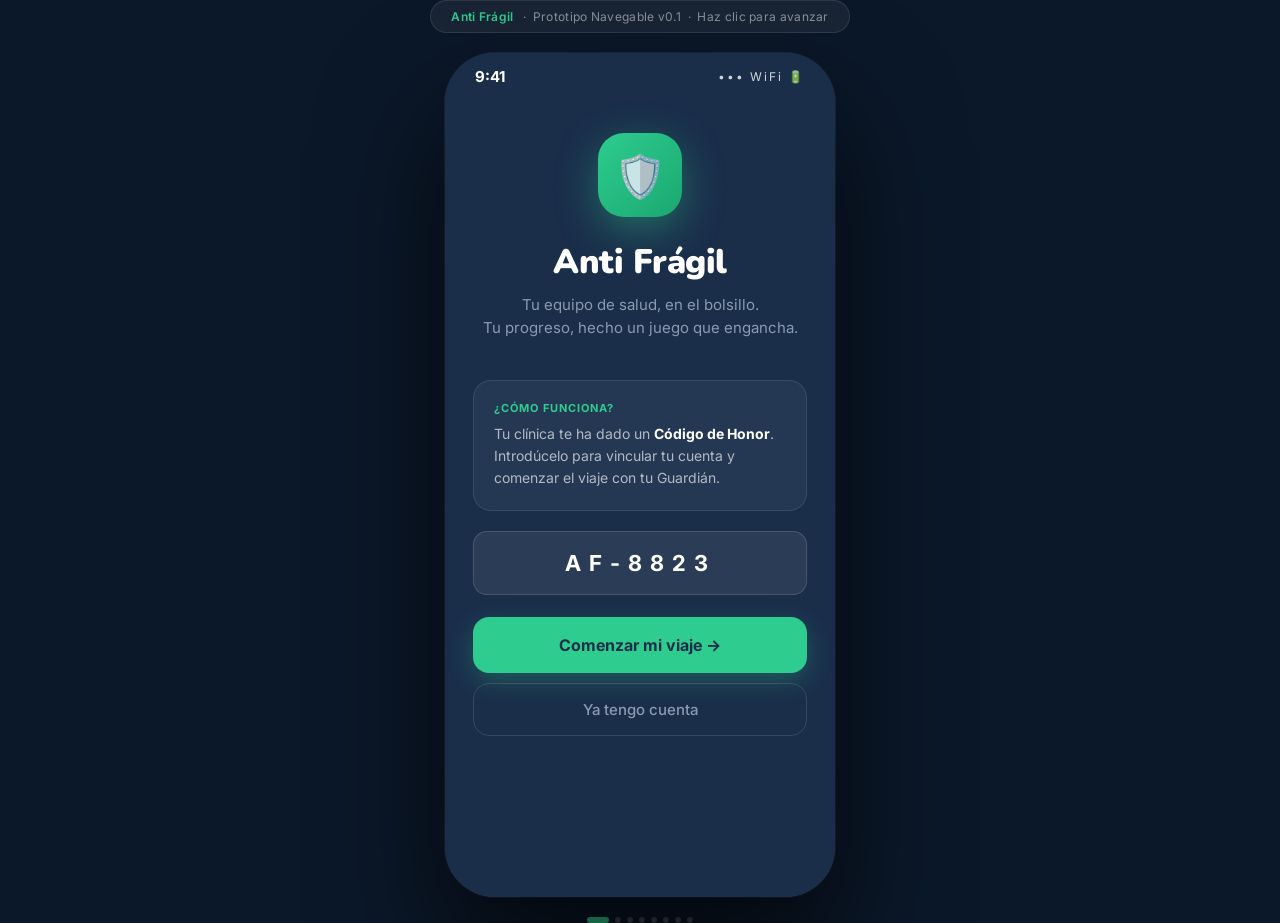
==== mockups/prototipo/index.html @ 2fde704d "feat: prototipo navegable MVP (8 pantallas, core loop completo, paleta identidad visual)" ====
<!DOCTYPE html>
<html lang="es">
<head>
  <meta charset="UTF-8">
  <meta name="viewport" content="width=device-width, initial-scale=1.0, maximum-scale=1.0">
  <title>Anti Frágil — Prototipo Navegable</title>
  <link href="https://fonts.googleapis.com/css2?family=Nunito:wght@700;800;900&family=Inter:wght@400;500;600;700&display=swap" rel="stylesheet">
  <style>
    :root {
      --verde:       #2ECC8F;
      --verde-dark:  #1aa870;
      --azul:        #1A2E4A;
      --calido:      #F5F3EE;
      --gris:        #8A9BB0;
      --rojo:        #E53935;
      --ambar:       #FFA726;
      --indigo:      #5C6BC0;
      --dorado:      #F4C430;
      --agua-l:      #80DEEA;
    }
    *, *::before, *::after { box-sizing: border-box; margin: 0; padding: 0; }

    body {
      background: #0B1829;
      min-height: 100vh;
      display: flex;
      flex-direction: column;
      align-items: center;
      justify-content: center;
      font-family: 'Inter', sans-serif;
      gap: 20px;
    }

    /* ── proto label ── */
    .proto-bar {
      display: flex;
      gap: 6px;
      align-items: center;
      background: rgba(255,255,255,0.06);
      border: 1px solid rgba(255,255,255,0.1);
      border-radius: 20px;
      padding: 8px 20px;
      font-size: 12px;
      color: rgba(255,255,255,0.5);
      letter-spacing: 0.3px;
    }
    .proto-bar strong { color: var(--verde); font-weight: 600; }

    /* ── phone frame ── */
    .phone {
      width: 390px;
      height: 844px;
      background: var(--azul);
      border-radius: 50px;
      overflow: hidden;
      position: relative;
      box-shadow:
        0 60px 120px rgba(0,0,0,0.7),
        0 0 0 1px rgba(255,255,255,0.07),
        inset 0 0 0 1px rgba(255,255,255,0.04);
    }

    /* ── status bar ── */
    .sbar {
      position: absolute;
      top: 0; left: 0; right: 0;
      height: 46px;
      z-index: 200;
      display: flex;
      align-items: center;
      justify-content: space-between;
      padding: 0 30px;
      pointer-events: none;
    }
    .sbar-time { font-weight: 700; font-size: 15px; color: white; }
    .sbar-icons { font-size: 12px; color: rgba(255,255,255,0.8); letter-spacing: 2px; }

    /* ── screens ── */
    .screens { position: absolute; inset: 0; }
    .screen {
      position: absolute; inset: 0;
      opacity: 0;
      transform: translateX(32px);
      transition: opacity .32s ease, transform .32s ease;
      pointer-events: none;
      overflow-y: auto;
      overflow-x: hidden;
      -webkit-overflow-scrolling: touch;
      scrollbar-width: none;
    }
    .screen::-webkit-scrollbar { display: none; }
    .screen.active {
      opacity: 1; transform: none; pointer-events: all;
    }
    .screen.exit {
      opacity: 0; transform: translateX(-32px);
    }

    /* ════════════════════════════════
       SHARED COMPONENTS
    ════════════════════════════════ */
    .back-btn {
      width: 36px; height: 36px;
      border-radius: 12px;
      border: none;
      background: rgba(0,0,0,0.07);
      cursor: pointer;
      font-size: 18px;
      display: flex; align-items: center; justify-content: center;
      margin-bottom: 18px;
      transition: background .15s;
      color: inherit;
    }
    .back-btn:active { background: rgba(0,0,0,0.15); }
    .back-btn.light { background: rgba(255,255,255,0.08); color: white; }

    .screen-title {
      font-family: 'Nunito', sans-serif;
      font-weight: 800;
      font-size: 24px;
      line-height: 1.2;
      margin-bottom: 6px;
    }
    .screen-sub {
      font-size: 14px;
      line-height: 1.55;
      color: var(--gris);
      margin-bottom: 20px;
    }

    .btn-primary {
      width: 100%;
      background: var(--verde);
      color: var(--azul);
      border: none;
      border-radius: 16px;
      padding: 18px;
      font-family: 'Inter', sans-serif;
      font-size: 16px;
      font-weight: 700;
      cursor: pointer;
      box-shadow: 0 8px 24px rgba(46,204,143,0.28);
      transition: transform .15s, box-shadow .15s;
    }
    .btn-primary:active { transform: scale(0.97); box-shadow: none; }

    .btn-ghost {
      width: 100%;
      background: transparent;
      border: 1.5px solid rgba(255,255,255,0.12);
      color: var(--gris);
      border-radius: 16px;
      padding: 16px;
      font-family: 'Inter', sans-serif;
      font-size: 15px;
      font-weight: 500;
      cursor: pointer;
      margin-top: 10px;
      transition: border-color .2s;
    }
    .btn-ghost:active { border-color: rgba(255,255,255,0.25); }

    /* sliders */
    input[type=range] {
      -webkit-appearance: none;
      width: 100%; height: 6px;
      border-radius: 3px;
      background: rgba(0,0,0,0.08);
      outline: none; cursor: pointer;
    }
    input[type=range].light { background: rgba(255,255,255,0.1); }
    input[type=range]::-webkit-slider-thumb {
      -webkit-appearance: none;
      width: 24px; height: 24px; border-radius: 50%;
      background: var(--verde);
      box-shadow: 0 2px 10px rgba(46,204,143,0.45);
      cursor: pointer;
    }

    /* ════════════════════════════════
       SCREEN 1 · ONBOARDING
    ════════════════════════════════ */
    #s1 {
      background: var(--azul);
      display: flex;
      flex-direction: column;
      align-items: center;
      padding: 80px 28px 44px;
    }
    .logo {
      width: 84px; height: 84px;
      background: linear-gradient(135deg, var(--verde), var(--verde-dark));
      border-radius: 26px;
      display: flex; align-items: center; justify-content: center;
      font-size: 42px;
      box-shadow: 0 12px 40px rgba(46,204,143,0.4);
      margin-bottom: 22px;
    }
    #s1 h1 {
      font-family: 'Nunito', sans-serif;
      font-weight: 900;
      font-size: 34px;
      color: white;
      letter-spacing: -0.5px;
      margin-bottom: 8px;
    }
    #s1 .tagline {
      font-size: 15px;
      color: var(--gris);
      text-align: center;
      line-height: 1.55;
      margin-bottom: 40px;
    }
    .info-card {
      width: 100%;
      background: rgba(255,255,255,0.05);
      border: 1px solid rgba(255,255,255,0.09);
      border-radius: 18px;
      padding: 20px;
      margin-bottom: 20px;
    }
    .info-card .chip {
      font-size: 11px;
      font-weight: 700;
      color: var(--verde);
      text-transform: uppercase;
      letter-spacing: 1px;
      margin-bottom: 8px;
    }
    .info-card p {
      font-size: 14px;
      color: rgba(255,255,255,0.65);
      line-height: 1.6;
    }
    .code-input {
      width: 100%;
      background: rgba(255,255,255,0.07);
      border: 1.5px solid rgba(255,255,255,0.14);
      border-radius: 14px;
      padding: 18px;
      color: white;
      font-size: 22px;
      font-weight: 700;
      letter-spacing: 8px;
      text-align: center;
      font-family: 'Inter', sans-serif;
      outline: none;
      margin-bottom: 22px;
      transition: border-color .2s;
    }
    .code-input:focus { border-color: var(--verde); }
    .code-input::placeholder { color: rgba(255,255,255,0.2); letter-spacing: 3px; font-size: 16px; }

    /* ════════════════════════════════
       SCREEN 2 · AUDITORÍA
    ════════════════════════════════ */
    #s2 {
      background: var(--calido);
      display: flex; flex-direction: column;
      padding-top: 54px;
    }
    #s2 .hdr { padding: 22px 28px 0; }
    #s2 .screen-title { color: var(--azul); }
    #s2 .screen-sub { margin-bottom: 6px; }

    .score-pill {
      display: inline-flex;
      align-items: center;
      gap: 8px;
      background: var(--azul);
      color: white;
      padding: 7px 16px;
      border-radius: 20px;
      font-size: 13px;
      font-weight: 600;
      margin-bottom: 22px;
    }
    .score-pill .num {
      font-family: 'Nunito', sans-serif;
      font-size: 20px;
      font-weight: 800;
      color: var(--verde);
    }

    .audit-list { padding: 0 28px; display: flex; flex-direction: column; gap: 14px; }

    .audit-block {
      background: white;
      border-radius: 16px;
      padding: 18px 20px;
      box-shadow: 0 2px 10px rgba(0,0,0,0.06);
    }
    .ab-top {
      display: flex; justify-content: space-between; align-items: center;
      margin-bottom: 12px;
    }
    .ab-name { font-size: 14px; font-weight: 600; color: var(--azul); }
    .ab-weight { font-size: 12px; color: var(--gris); }
    .ab-score {
      font-family: 'Nunito', sans-serif;
      font-weight: 800; font-size: 22px; color: var(--verde);
    }

    #s2 .footer { padding: 20px 28px 44px; }

    /* ════════════════════════════════
       SCREEN 3 · SOMBRERO SELECCIONADOR
    ════════════════════════════════ */
    #s3 {
      background: var(--azul);
      display: flex; flex-direction: column;
      padding-top: 54px;
    }
    #s3 .hdr { padding: 22px 28px 0; }
    #s3 .screen-title { color: white; }

    .assign-chip {
      display: inline-flex;
      align-items: center;
      gap: 6px;
      background: rgba(46,204,143,0.12);
      border: 1px solid rgba(46,204,143,0.28);
      color: var(--verde);
      font-size: 13px; font-weight: 600;
      padding: 7px 14px; border-radius: 20px;
      margin-bottom: 22px;
    }

    .guardian-list { padding: 0 22px; display: flex; flex-direction: column; gap: 12px; }

    .gc {
      border-radius: 20px;
      padding: 18px;
      cursor: pointer;
      border: 2px solid transparent;
      transition: transform .18s, border-color .18s;
    }
    .gc:active { transform: scale(0.97); }
    .gc.agua { background: linear-gradient(140deg,#0A2A3D,#0D4A6B); border-color: rgba(128,222,234,0.25); }

    .gc-inner { display: flex; align-items: center; gap: 14px; }
    .gc-icon {
      width: 68px; height: 68px; border-radius: 18px;
      background: rgba(255,255,255,0.08);
      display: flex; align-items: center; justify-content: center;
      font-size: 34px; flex-shrink: 0;
    }
    .gc-info { flex: 1; }
    .gc-name {
      font-family: 'Nunito', sans-serif;
      font-weight: 800; font-size: 18px; color: white; margin-bottom: 4px;
    }
    .gc-desc { font-size: 13px; color: rgba(255,255,255,0.55); line-height: 1.4; }
    .gc-tag {
      display: inline-block;
      margin-top: 8px;
      font-size: 11px; font-weight: 700;
      background: rgba(128,222,234,0.15); color: var(--agua-l);
      padding: 3px 10px; border-radius: 8px;
    }
    .gc-arrow { font-size: 22px; color: rgba(255,255,255,0.25); }

    .choose-note {
      text-align: center;
      font-size: 13px; color: var(--gris);
      padding: 16px 28px 36px;
      line-height: 1.5;
    }

    /* ════════════════════════════════
       SCREEN 4 · DASHBOARD
    ════════════════════════════════ */
    #s4 {
      background: var(--azul);
      display: flex; flex-direction: column;
      padding-top: 46px;
    }

    .dash-topbar {
      display: flex;
      align-items: center; justify-content: space-between;
      padding: 14px 28px;
    }
    .greeting { font-size: 14px; color: var(--gris); margin-bottom: 2px; }
    .dash-name {
      font-family: 'Nunito', sans-serif;
      font-weight: 800; font-size: 22px; color: white;
    }
    .streak-pill {
      display: flex; align-items: center; gap: 8px;
      background: rgba(244,196,48,0.12);
      border: 1px solid rgba(244,196,48,0.28);
      padding: 8px 14px; border-radius: 20px;
    }
    .streak-num {
      font-family: 'Nunito', sans-serif;
      font-weight: 800; font-size: 20px; color: var(--dorado);
    }
    .streak-lbl { font-size: 11px; color: rgba(244,196,48,0.65); }

    .avatar-stage {
      display: flex; flex-direction: column; align-items: center;
      padding: 16px 28px 0;
    }

    .avatar-glow {
      position: relative;
      margin-bottom: 28px;
    }
    .avatar-glow::before {
      content: '';
      position: absolute; inset: -28px;
      border-radius: 50%;
      background: radial-gradient(circle, rgba(46,204,143,0.18) 0%, transparent 68%);
      pointer-events: none;
    }
    .avatar-box {
      width: 144px; height: 144px;
      border-radius: 36px;
      background: linear-gradient(140deg, #0A2A3D, #0D4A6B);
      border: 2px solid rgba(128,222,234,0.28);
      display: flex; align-items: center; justify-content: center;
      font-size: 74px;
      box-shadow: 0 0 48px rgba(46,204,143,0.18);
      position: relative;
    }
    .phase-badge {
      position: absolute;
      bottom: -13px; left: 50%; transform: translateX(-50%);
      background: var(--azul);
      border: 1.5px solid rgba(128,222,234,0.4);
      color: var(--agua-l);
      font-size: 11px; font-weight: 600;
      padding: 4px 12px; border-radius: 10px;
      white-space: nowrap;
    }

    .avatar-meta {
      text-align: center;
      margin-bottom: 18px;
    }
    .avatar-arch { font-size: 13px; font-weight: 600; color: var(--agua-l); margin-bottom: 4px; }
    .avatar-phase {
      font-family: 'Nunito', sans-serif;
      font-weight: 800; font-size: 22px; color: white;
      margin-bottom: 16px;
    }

    .xp-wrap { width: 100%; }
    .xp-top { display: flex; justify-content: space-between; margin-bottom: 8px; }
    .xp-lbl { font-size: 12px; font-weight: 600; color: var(--gris); text-transform: uppercase; letter-spacing: .5px; }
    .xp-val { font-size: 13px; font-weight: 700; color: var(--verde); }
    .xp-bar { height: 8px; background: rgba(255,255,255,0.07); border-radius: 4px; overflow: hidden; }
    .xp-fill {
      height: 100%; width: 35%;
      background: linear-gradient(90deg, var(--verde), var(--verde-dark));
      border-radius: 4px;
    }
    .xp-next { font-size: 12px; color: var(--gris); margin-top: 6px; text-align: right; }

    .dash-actions { padding: 16px 28px 44px; display: flex; flex-direction: column; gap: 11px; }

    .action-btn {
      border-radius: 20px; padding: 18px 20px;
      display: flex; align-items: center; gap: 14px;
      cursor: pointer; border: none; text-align: left;
      transition: transform .15s;
      width: 100%;
    }
    .action-btn:active { transform: scale(0.97); }
    .action-btn.main { background: var(--verde); }
    .action-btn.sec {
      background: rgba(255,255,255,0.05);
      border: 1px solid rgba(255,255,255,0.09);
    }
    .action-icon {
      width: 48px; height: 48px; border-radius: 14px;
      display: flex; align-items: center; justify-content: center;
      font-size: 24px; flex-shrink: 0;
    }
    .action-btn.main .action-icon { background: rgba(0,0,0,0.12); }
    .action-btn.sec  .action-icon { background: rgba(255,255,255,0.08); }
    .action-text { flex: 1; }
    .action-title { font-size: 16px; font-weight: 700; margin-bottom: 2px; }
    .action-btn.main .action-title { color: var(--azul); }
    .action-btn.sec  .action-title { color: white; }
    .action-desc { font-size: 13px; }
    .action-btn.main .action-desc { color: rgba(26,46,74,.65); }
    .action-btn.sec  .action-desc { color: var(--gris); }
    .action-chev { font-size: 20px; opacity: .35; color: white; }
    .action-btn.main .action-chev { color: var(--azul); }

    /* ════════════════════════════════
       SCREEN 5 · TRIAJE
    ════════════════════════════════ */
    #s5 {
      background: var(--calido);
      display: flex; flex-direction: column;
      padding-top: 54px;
    }
    #s5 .hdr { padding: 22px 28px 0; }
    #s5 .screen-title { color: var(--azul); }

    .triaje-body { padding: 0 28px; display: flex; flex-direction: column; gap: 18px; flex: 1; }

    .t-card {
      background: white;
      border-radius: 20px; padding: 22px;
      box-shadow: 0 2px 10px rgba(0,0,0,0.06);
    }
    .t-top { display: flex; justify-content: space-between; align-items: flex-start; margin-bottom: 16px; }
    .t-name { font-size: 15px; font-weight: 600; color: var(--azul); margin-bottom: 3px; }
    .t-desc { font-size: 13px; color: var(--gris); }
    .t-big {
      font-family: 'Nunito', sans-serif;
      font-weight: 800; font-size: 44px; line-height: 1;
    }
    .t-big.pain { color: var(--ambar); }
    .t-big.energy { color: var(--verde); }
    .scale-row { display: flex; justify-content: space-between; margin-top: 8px; }
    .scale-end { font-size: 11px; color: var(--gris); }

    .empathy-card {
      background: rgba(46,204,143,0.07);
      border: 1px solid rgba(46,204,143,0.2);
      border-radius: 14px; padding: 14px 16px;
      display: flex; gap: 10px; align-items: flex-start;
    }
    .empathy-card span { font-size: 18px; }
    .empathy-card p { font-size: 13px; color: #1E6B4B; line-height: 1.55; }

    #s5 .footer { padding: 20px 28px 44px; }

    /* ════════════════════════════════
       SCREEN 6 · RUTINA
    ════════════════════════════════ */
    #s6 {
      background: var(--calido);
      display: flex; flex-direction: column;
      padding-top: 54px;
    }
    #s6 .hdr { padding: 22px 28px 0; }
    #s6 .screen-title { color: var(--azul); }

    .pack-card {
      background: var(--azul);
      margin: 0 28px 20px;
      border-radius: 18px; padding: 18px;
      display: flex; gap: 14px; align-items: center;
    }
    .pack-icon-box {
      width: 52px; height: 52px;
      background: rgba(255,255,255,0.1);
      border-radius: 14px;
      display: flex; align-items: center; justify-content: center;
      font-size: 26px; flex-shrink: 0;
    }
    .pack-name { font-family: 'Nunito', sans-serif; font-weight: 800; font-size: 15px; color: white; margin-bottom: 3px; }
    .pack-meta { font-size: 12px; color: var(--gris); }

    .ex-list { padding: 0 28px; display: flex; flex-direction: column; gap: 10px; flex: 1; }
    .ex-item {
      background: white;
      border-radius: 16px; padding: 14px 18px;
      display: flex; align-items: center; gap: 14px;
      box-shadow: 0 2px 6px rgba(0,0,0,0.05);
      cursor: pointer;
      transition: opacity .2s;
    }
    .ex-item:active { opacity: .8; }

    .ex-check {
      width: 28px; height: 28px; border-radius: 8px;
      border: 2px solid #DDD9D1;
      display: flex; align-items: center; justify-content: center;
      font-size: 14px; flex-shrink: 0;
      transition: all .2s;
    }
    .ex-item.done .ex-check {
      background: var(--verde); border-color: var(--verde); color: white;
    }
    .ex-item.done { opacity: .55; }

    .ex-thumb {
      width: 52px; height: 52px;
      background: linear-gradient(135deg,#EBE8E2,#D9D5CC);
      border-radius: 12px;
      display: flex; align-items: center; justify-content: center;
      font-size: 26px; flex-shrink: 0;
    }
    .ex-name { font-size: 15px; font-weight: 600; color: var(--azul); margin-bottom: 2px; }
    .ex-detail { font-size: 13px; color: var(--gris); }

    .ex-progress { text-align: center; font-size: 13px; color: var(--gris); padding: 8px; }
    #s6 .footer { padding: 12px 28px 44px; }

    /* ════════════════════════════════
       SCREEN 7 · FEEDBACK RPE
    ════════════════════════════════ */
    #s7 {
      background: var(--calido);
      display: flex; flex-direction: column;
      padding-top: 54px;
    }
    #s7 .hdr { padding: 22px 28px 0; }
    #s7 .screen-title { color: var(--azul); }

    .rpe-body { padding: 0 28px; display: flex; flex-direction: column; gap: 16px; flex: 1; }

    .rpe-card {
      background: white;
      border-radius: 20px; padding: 22px;
      box-shadow: 0 2px 10px rgba(0,0,0,0.06);
    }
    .rpe-card .t-name { margin-bottom: 4px; }

    .rpe-grid {
      display: grid; grid-template-columns: repeat(5,1fr);
      gap: 8px; margin-top: 14px;
    }
    .rpe-btn {
      aspect-ratio: 1;
      border-radius: 10px;
      border: 2px solid #E2DED7;
      background: white;
      font-size: 14px; font-weight: 700; color: var(--gris);
      cursor: pointer;
      transition: all .15s;
    }
    .rpe-btn:active, .rpe-btn.sel {
      background: var(--verde); border-color: var(--verde); color: white;
    }

    .toggle-row {
      display: flex; align-items: center; justify-content: space-between; gap: 14px;
    }
    .tgl-text { flex: 1; }
    .tgl-lbl { font-size: 15px; font-weight: 600; color: var(--azul); margin-bottom: 3px; }
    .tgl-sub { font-size: 13px; color: var(--gris); }

    .toggle {
      width: 52px; height: 30px;
      border-radius: 15px; background: #DDD9D1;
      position: relative; cursor: pointer; flex-shrink: 0;
      transition: background .2s;
    }
    .toggle.on { background: var(--rojo); }
    .knob {
      width: 24px; height: 24px; border-radius: 50%;
      background: white;
      position: absolute; top: 3px; left: 3px;
      box-shadow: 0 2px 5px rgba(0,0,0,0.2);
      transition: transform .2s;
    }
    .toggle.on .knob { transform: translateX(22px); }

    .alert-card {
      background: rgba(229,57,53,0.07);
      border: 1px solid rgba(229,57,53,0.22);
      border-radius: 14px; padding: 14px 16px;
      display: flex; gap: 10px; align-items: flex-start;
      display: none;
    }
    .alert-card.show { display: flex; }
    .alert-card p { font-size: 13px; color: #9B1C1C; line-height: 1.55; }

    #s7 .footer { padding: 12px 28px 44px; }

    /* ════════════════════════════════
       SCREEN 8 · RECOMPENSA
    ════════════════════════════════ */
    #s8 {
      background: var(--azul);
      display: flex; flex-direction: column; align-items: center;
      padding: 80px 28px 44px;
      text-align: center;
    }

    .cel-ring {
      width: 168px; height: 168px; border-radius: 50%;
      background: radial-gradient(circle, rgba(46,204,143,0.2) 0%, transparent 70%);
      display: flex; align-items: center; justify-content: center;
      position: relative; margin-bottom: 28px;
    }
    .cel-ring::before {
      content: '';
      position: absolute; inset: 10px; border-radius: 50%;
      border: 2px solid rgba(46,204,143,0.25);
      animation: pring 2s ease-in-out infinite;
    }
    @keyframes pring {
      0%, 100% { transform: scale(1); opacity: .8; }
      50%       { transform: scale(1.07); opacity: .3; }
    }
    .cel-ava { font-size: 76px; }

    .rew-title {
      font-family: 'Nunito', sans-serif;
      font-weight: 800; font-size: 28px; color: white;
      margin-bottom: 10px;
    }
    .rew-sub {
      font-size: 15px; color: var(--gris);
      line-height: 1.6; margin-bottom: 28px;
    }

    .xp-chips { display: flex; gap: 8px; justify-content: center; flex-wrap: wrap; margin-bottom: 24px; }
    .xp-chip {
      background: rgba(255,255,255,0.07);
      border: 1px solid rgba(255,255,255,0.1);
      border-radius: 20px; padding: 10px 16px;
      display: flex; align-items: center; gap: 6px;
    }
    .xp-chip-v {
      font-family: 'Nunito', sans-serif;
      font-weight: 800; font-size: 16px; color: var(--verde);
    }
    .xp-chip-t { font-size: 13px; color: rgba(255,255,255,0.7); }

    .streak-cel {
      width: 100%;
      background: rgba(244,196,48,0.1);
      border: 1px solid rgba(244,196,48,0.28);
      border-radius: 16px; padding: 16px 22px;
      display: flex; gap: 12px; align-items: center;
      margin-bottom: 28px; text-align: left;
    }
    .streak-cel-icon { font-size: 30px; }
    .streak-cel-num {
      font-family: 'Nunito', sans-serif;
      font-weight: 800; font-size: 22px; color: var(--dorado);
    }
    .streak-cel-lbl { font-size: 13px; color: rgba(244,196,48,0.65); }

    /* ── nav dots ── */
    .nav-dots {
      display: flex; gap: 6px; align-items: center;
    }
    .nd {
      width: 6px; height: 6px; border-radius: 3px;
      background: rgba(255,255,255,0.2);
      cursor: pointer; transition: all .3s;
    }
    .nd.on { width: 22px; background: var(--verde); }
  </style>
</head>
<body>

<div class="proto-bar">
  <strong>Anti Frágil</strong> &nbsp;·&nbsp; Prototipo Navegable v0.1 &nbsp;·&nbsp; Haz clic para avanzar
</div>

<div class="phone">

  <!-- Status bar -->
  <div class="sbar">
    <span class="sbar-time">9:41</span>
    <span class="sbar-icons">••• WiFi 🔋</span>
  </div>

  <div class="screens">

    <!-- ══════════════════════════════════════════
         S1 · ONBOARDING — Código de Honor
    ══════════════════════════════════════════ -->
    <div class="screen active" id="s1">

      <div class="logo">🛡️</div>
      <h1>Anti Frágil</h1>
      <p class="tagline">Tu equipo de salud, en el bolsillo.<br>Tu progreso, hecho un juego que engancha.</p>

      <div class="info-card">
        <div class="chip">¿Cómo funciona?</div>
        <p>Tu clínica te ha dado un <strong style="color:white">Código de Honor</strong>.
           Introdúcelo para vincular tu cuenta y comenzar el viaje con tu Guardián.</p>
      </div>

      <input class="code-input" type="text" placeholder="AF-XXXX" value="AF-8823" maxlength="7">

      <button class="btn-primary" onclick="go(2)">Comenzar mi viaje →</button>
      <button class="btn-ghost" onclick="go(2)">Ya tengo cuenta</button>

    </div>

    <!-- ══════════════════════════════════════════
         S2 · AUDITORÍA DE VITALIDAD
    ══════════════════════════════════════════ -->
    <div class="screen" id="s2">

      <div class="hdr">
        <button class="back-btn" onclick="go(1)">←</button>
        <h2 class="screen-title">Auditoría de Vitalidad</h2>
        <p class="screen-sub">Tu fisio ya registró tu punto de partida. Revísalo y confirma.</p>
        <div class="score-pill">
          Puntuación inicial &nbsp;<span class="num" id="audit-total">62</span>&nbsp;/ 100
        </div>
      </div>

      <div class="audit-list">

        <div class="audit-block">
          <div class="ab-top">
            <div>
              <div class="ab-name">💪 Fuerza Base</div>
              <div class="ab-weight">30 pts máx.</div>
            </div>
            <div class="ab-score" id="av1">18</div>
          </div>
          <input type="range" min="0" max="30" value="18" oninput="auditChange(this,'av1',0)">
        </div>

        <div class="audit-block">
          <div class="ab-top">
            <div>
              <div class="ab-name">🏃 Capacidad Aeróbica</div>
              <div class="ab-weight">30 pts máx.</div>
            </div>
            <div class="ab-score" id="av2">16</div>
          </div>
          <input type="range" min="0" max="30" value="16" oninput="auditChange(this,'av2',1)">
        </div>

        <div class="audit-block">
          <div class="ab-top">
            <div>
              <div class="ab-name">🧘 Movilidad / Dolor</div>
              <div class="ab-weight">20 pts máx.</div>
            </div>
            <div class="ab-score" id="av3">14</div>
          </div>
          <input type="range" min="0" max="20" value="14" oninput="auditChange(this,'av3',2)">
        </div>

        <div class="audit-block">
          <div class="ab-top">
            <div>
              <div class="ab-name">📅 Constancia / Hábitos</div>
              <div class="ab-weight">20 pts máx.</div>
            </div>
            <div class="ab-score" id="av4">14</div>
          </div>
          <input type="range" min="0" max="20" value="14" oninput="auditChange(this,'av4',3)">
        </div>

      </div>

      <div class="footer">
        <button class="btn-primary" onclick="go(3)">Ver mi Guardián →</button>
      </div>

    </div>

    <!-- ══════════════════════════════════════════
         S3 · SOMBRERO SELECCIONADOR
    ══════════════════════════════════════════ -->
    <div class="screen" id="s3">

      <div class="hdr">
        <button class="back-btn light" onclick="go(2)">←</button>
        <h2 class="screen-title">Tu Guardián te espera</h2>
        <p class="screen-sub" style="color:var(--gris)">
          Tu perfil apunta a un guerrero de&nbsp;
          <strong style="color:var(--agua-l)">tipo Agua</strong>.
          Elige uno de estos tres compañeros.
        </p>
        <div class="assign-chip">✨ Asignado por tu Auditoría de Vitalidad</div>
      </div>

      <div class="guardian-list">

        <div class="gc agua" onclick="go(4)">
          <div class="gc-inner">
            <div class="gc-icon">💧</div>
            <div class="gc-info">
              <div class="gc-name">Kael, el Fluido</div>
              <div class="gc-desc">Se adapta. Abraza el movimiento. Nunca se rompe.</div>
              <span class="gc-tag">Agua · Movilidad</span>
            </div>
            <span class="gc-arrow">›</span>
          </div>
        </div>

        <div class="gc agua" onclick="go(4)">
          <div class="gc-inner">
            <div class="gc-icon">🌊</div>
            <div class="gc-info">
              <div class="gc-name">Nara, la Corriente</div>
              <div class="gc-desc">Persiste donde otros ceden. La fuerza del agua es tiempo.</div>
              <span class="gc-tag">Agua · Constancia</span>
            </div>
            <span class="gc-arrow">›</span>
          </div>
        </div>

        <div class="gc agua" onclick="go(4)">
          <div class="gc-inner">
            <div class="gc-icon">🧊</div>
            <div class="gc-info">
              <div class="gc-name">Seryn, la Templada</div>
              <div class="gc-desc">Calma exterior, núcleo inquebrantable. La serenidad es su armadura.</div>
              <span class="gc-tag">Agua · Resiliencia</span>
            </div>
            <span class="gc-arrow">›</span>
          </div>
        </div>

      </div>

      <p class="choose-note">Toca el que sientas más tuyo.<br>Esta elección te acompañará en todo tu viaje.</p>

    </div>

    <!-- ══════════════════════════════════════════
         S4 · DASHBOARD
    ══════════════════════════════════════════ -->
    <div class="screen" id="s4">

      <div class="dash-topbar">
        <div>
          <div class="greeting">Hola de nuevo,</div>
          <div class="dash-name">Javi</div>
        </div>
        <div class="streak-pill">
          <span style="font-size:20px">🔥</span>
          <div>
            <div class="streak-num">7</div>
            <div class="streak-lbl">días</div>
          </div>
        </div>
      </div>

      <div class="avatar-stage">
        <div class="avatar-glow">
          <div class="avatar-box">
            🥚
            <div class="phase-badge">Fase 1 · Huevo Latente</div>
          </div>
        </div>

        <div style="height:30px"></div>

        <div class="avatar-meta">
          <div class="avatar-arch">💧 Kael, el Fluido · Agua</div>
          <div class="avatar-phase">La Semilla</div>
        </div>

        <div class="xp-wrap">
          <div class="xp-top">
            <span class="xp-lbl">Vitalidad</span>
            <span class="xp-val">350 XP</span>
          </div>
          <div class="xp-bar"><div class="xp-fill"></div></div>
          <div class="xp-next">Fase 2 en 50 XP más</div>
        </div>
      </div>

      <div class="dash-actions">

        <button class="action-btn main" onclick="go(5)">
          <div class="action-icon">⚡</div>
          <div class="action-text">
            <div class="action-title">Empezar el triaje de hoy</div>
            <div class="action-desc">¿Cómo está tu cuerpo?</div>
          </div>
          <span class="action-chev">›</span>
        </button>

        <button class="action-btn sec">
          <div class="action-icon">📊</div>
          <div class="action-text">
            <div class="action-title">Mi progreso</div>
            <div class="action-desc">Historial y evolución</div>
          </div>
          <span class="action-chev">›</span>
        </button>

        <button class="action-btn sec">
          <div class="action-icon">🎴</div>
          <div class="action-text">
            <div class="action-title">Tarjeta Épica</div>
            <div class="action-desc">Compartir en Instagram / TikTok</div>
          </div>
          <span class="action-chev">›</span>
        </button>

      </div>

    </div>

    <!-- ══════════════════════════════════════════
         S5 · TRIAJE DIARIO
    ══════════════════════════════════════════ -->
    <div class="screen" id="s5">

      <div class="hdr">
        <button class="back-btn" onclick="go(4)">←</button>
        <h2 class="screen-title">Triaje de hoy</h2>
        <p class="screen-sub">Antes de empezar, cuéntanos cómo está tu cuerpo. Sin juicios.</p>
      </div>

      <div class="triaje-body">

        <div class="t-card">
          <div class="t-top">
            <div>
              <div class="t-name">Nivel de dolor</div>
              <div class="t-desc">¿Cómo está tu zona de trabajo hoy?</div>
            </div>
            <div class="t-big pain" id="tv-dolor">3</div>
          </div>
          <input type="range" min="1" max="10" value="3" oninput="tSet(this,'tv-dolor')">
          <div class="scale-row">
            <span class="scale-end">Sin dolor</span>
            <span class="scale-end">Dolor intenso</span>
          </div>
        </div>

        <div class="t-card">
          <div class="t-top">
            <div>
              <div class="t-name">Nivel de energía</div>
              <div class="t-desc">¿Cómo te sientes hoy en general?</div>
            </div>
            <div class="t-big energy" id="tv-energia">7</div>
          </div>
          <input type="range" min="1" max="10" value="7" oninput="tSet(this,'tv-energia')">
          <div class="scale-row">
            <span class="scale-end">Agotado</span>
            <span class="scale-end">Con energía</span>
          </div>
        </div>

        <div class="empathy-card">
          <span>💚</span>
          <p>Con ese nivel de energía, hoy vas bien. He preparado tu rutina habitual.
             Si en algún momento necesitas parar, aquí estamos.</p>
        </div>

      </div>

      <div class="footer">
        <button class="btn-primary" style="background:var(--azul);box-shadow:0 8px 24px rgba(26,46,74,.3)" onclick="go(6)">Ir a mi rutina de hoy →</button>
      </div>

    </div>

    <!-- ══════════════════════════════════════════
         S6 · RUTINA (PACK DE EJERCICIOS)
    ══════════════════════════════════════════ -->
    <div class="screen" id="s6">

      <div class="hdr">
        <button class="back-btn" onclick="go(5)">←</button>
        <h2 class="screen-title">Tu rutina de hoy</h2>
        <p class="screen-sub">Prescrita por tu clínica · 3 ejercicios · ~18 min</p>
      </div>

      <div class="pack-card">
        <div class="pack-icon-box">🎯</div>
        <div>
          <div class="pack-name">Pack Espalda Lumbar — Semana 3</div>
          <div class="pack-meta">Fisio: Dr. Rodríguez · Clínica MovePlus</div>
        </div>
      </div>

      <div class="ex-list">

        <div class="ex-item" id="ex1" onclick="exDone('ex1')">
          <div class="ex-check" id="ex1c"></div>
          <div class="ex-thumb">🧘</div>
          <div>
            <div class="ex-name">Cat-Cow — Movilidad lumbar</div>
            <div class="ex-detail">3 × 10 rep · Ritmo lento</div>
          </div>
        </div>

        <div class="ex-item" id="ex2" onclick="exDone('ex2')">
          <div class="ex-check" id="ex2c"></div>
          <div class="ex-thumb">🦵</div>
          <div>
            <div class="ex-name">Dead Bug — Core estabilización</div>
            <div class="ex-detail">3 × 8 rep · Respiración controlada</div>
          </div>
        </div>

        <div class="ex-item" id="ex3" onclick="exDone('ex3')">
          <div class="ex-check" id="ex3c"></div>
          <div class="ex-thumb">🧍</div>
          <div>
            <div class="ex-name">Glute Bridge — Activación glúteo</div>
            <div class="ex-detail">3 × 12 rep · Sostén 2 seg arriba</div>
          </div>
        </div>

        <p class="ex-progress" id="ex-prog">Toca cada ejercicio para marcarlo</p>

      </div>

      <div class="footer">
        <button class="btn-primary" style="background:var(--azul);box-shadow:0 8px 24px rgba(26,46,74,.3)" onclick="go(7)">He terminado — dar feedback →</button>
      </div>

    </div>

    <!-- ══════════════════════════════════════════
         S7 · FEEDBACK RPE
    ══════════════════════════════════════════ -->
    <div class="screen" id="s7">

      <div class="hdr">
        <button class="back-btn" onclick="go(6)">←</button>
        <h2 class="screen-title">¿Cómo fue?</h2>
        <p class="screen-sub">Tu fisio verá esto. Un minuto, y cerramos el día.</p>
      </div>

      <div class="rpe-body">

        <div class="rpe-card">
          <div class="t-name">Esfuerzo percibido (RPE)</div>
          <div class="t-desc" style="margin-top:4px">¿Cómo de duro fue el entrenamiento?</div>
          <div class="rpe-grid">
            <button class="rpe-btn" onclick="rpeSelect(this)">1</button>
            <button class="rpe-btn" onclick="rpeSelect(this)">2</button>
            <button class="rpe-btn" onclick="rpeSelect(this)">3</button>
            <button class="rpe-btn" onclick="rpeSelect(this)">4</button>
            <button class="rpe-btn sel" onclick="rpeSelect(this)">5</button>
            <button class="rpe-btn" onclick="rpeSelect(this)">6</button>
            <button class="rpe-btn" onclick="rpeSelect(this)">7</button>
            <button class="rpe-btn" onclick="rpeSelect(this)">8</button>
            <button class="rpe-btn" onclick="rpeSelect(this)">9</button>
            <button class="rpe-btn" onclick="rpeSelect(this)">10</button>
          </div>
          <div class="scale-row" style="margin-top:8px">
            <span class="scale-end">Muy fácil</span>
            <span class="scale-end">Máximo esfuerzo</span>
          </div>
        </div>

        <div class="rpe-card">
          <div class="toggle-row">
            <div class="tgl-text">
              <div class="tgl-lbl">¿Hubo alguna molestia nueva?</div>
              <div class="tgl-sub">Dolor diferente al habitual</div>
            </div>
            <div class="toggle" id="pain-tgl" onclick="painToggle()">
              <div class="knob"></div>
            </div>
          </div>
        </div>

        <div class="alert-card" id="pain-alert">
          <span style="font-size:18px">🚨</span>
          <p>Tu fisio verá esta alerta hoy. Si el dolor es intenso, contacta con tu clínica directamente.</p>
        </div>

      </div>

      <div class="footer">
        <button class="btn-primary" onclick="go(8)">Cerrar sesión del día ✓</button>
      </div>

    </div>

    <!-- ══════════════════════════════════════════
         S8 · RECOMPENSA
    ══════════════════════════════════════════ -->
    <div class="screen" id="s8">

      <div class="cel-ring">
        <div class="cel-ava">🥚✨</div>
      </div>

      <h2 class="rew-title">¡Lo lograste hoy!</h2>
      <p class="rew-sub">Tu Guardián lo ha notado. Cada sesión es una victoria clínica real.<br>Eso que sientes ahora se llama antifrágil.</p>

      <div class="xp-chips">
        <div class="xp-chip">
          <span>⚡</span>
          <span class="xp-chip-t">Triaje</span>
          <span class="xp-chip-v">+5</span>
        </div>
        <div class="xp-chip">
          <span>🎯</span>
          <span class="xp-chip-t">Rutina</span>
          <span class="xp-chip-v">+20</span>
        </div>
        <div class="xp-chip">
          <span>📝</span>
          <span class="xp-chip-t">Feedback</span>
          <span class="xp-chip-v">+5</span>
        </div>
      </div>

      <div class="streak-cel">
        <span class="streak-cel-icon">🔥</span>
        <div>
          <div class="streak-cel-num">8 días seguidos</div>
          <div class="streak-cel-lbl">Tu racha sigue viva · Mañana, Fase 2 al alcance</div>
        </div>
      </div>

      <button class="btn-primary" onclick="go(4)">Ver mi Guardián →</button>
      <button class="btn-ghost">Compartir Tarjeta Épica 🎴</button>

    </div>

  </div><!-- /screens -->

</div><!-- /phone -->

<!-- Nav dots -->
<div class="nav-dots" id="ndots"></div>

<script>
  const LABELS = ['','Onboarding','Auditoría','Sombrero','Dashboard','Triaje','Rutina','Feedback','Recompensa'];
  const N = 8;
  let cur = 1;

  // build dots
  const ndots = document.getElementById('ndots');
  for (let i = 1; i <= N; i++) {
    const d = document.createElement('div');
    d.className = 'nd' + (i === 1 ? ' on' : '');
    d.title = LABELS[i];
    d.onclick = () => go(i);
    ndots.appendChild(d);
  }

  function go(n) {
    if (n === cur || n < 1 || n > N) return;
    const cEl = document.getElementById('s' + cur);
    const nEl = document.getElementById('s' + n);

    cEl.classList.add('exit');
    setTimeout(() => cEl.classList.remove('active','exit'), 340);
    nEl.classList.add('active');

    document.querySelectorAll('.nd').forEach((d,i) => d.classList.toggle('on', i+1 === n));
    cur = n;
  }

  // Audit sliders
  const aVals = [18, 16, 14, 14];
  function auditChange(el, id, idx) {
    aVals[idx] = +el.value;
    document.getElementById(id).textContent = el.value;
    document.getElementById('audit-total').textContent = aVals.reduce((a,b)=>a+b,0);
  }

  // Triaje sliders
  function tSet(el, id) {
    document.getElementById(id).textContent = el.value;
  }

  // Exercise done
  let exDone_cnt = 0;
  function exDone(id) {
    const el = document.getElementById(id);
    const ck = document.getElementById(id + 'c');
    if (el.classList.contains('done')) return;
    el.classList.add('done');
    ck.textContent = '✓';
    exDone_cnt++;
    document.getElementById('ex-prog').textContent = exDone_cnt + ' de 3 completados';
  }

  // RPE
  function rpeSelect(btn) {
    document.querySelectorAll('.rpe-btn').forEach(b => b.classList.remove('sel'));
    btn.classList.add('sel');
  }

  // Pain toggle
  let painOn = false;
  function painToggle() {
    painOn = !painOn;
    document.getElementById('pain-tgl').classList.toggle('on', painOn);
    document.getElementById('pain-alert').classList.toggle('show', painOn);
  }
</script>

</body>
</html>
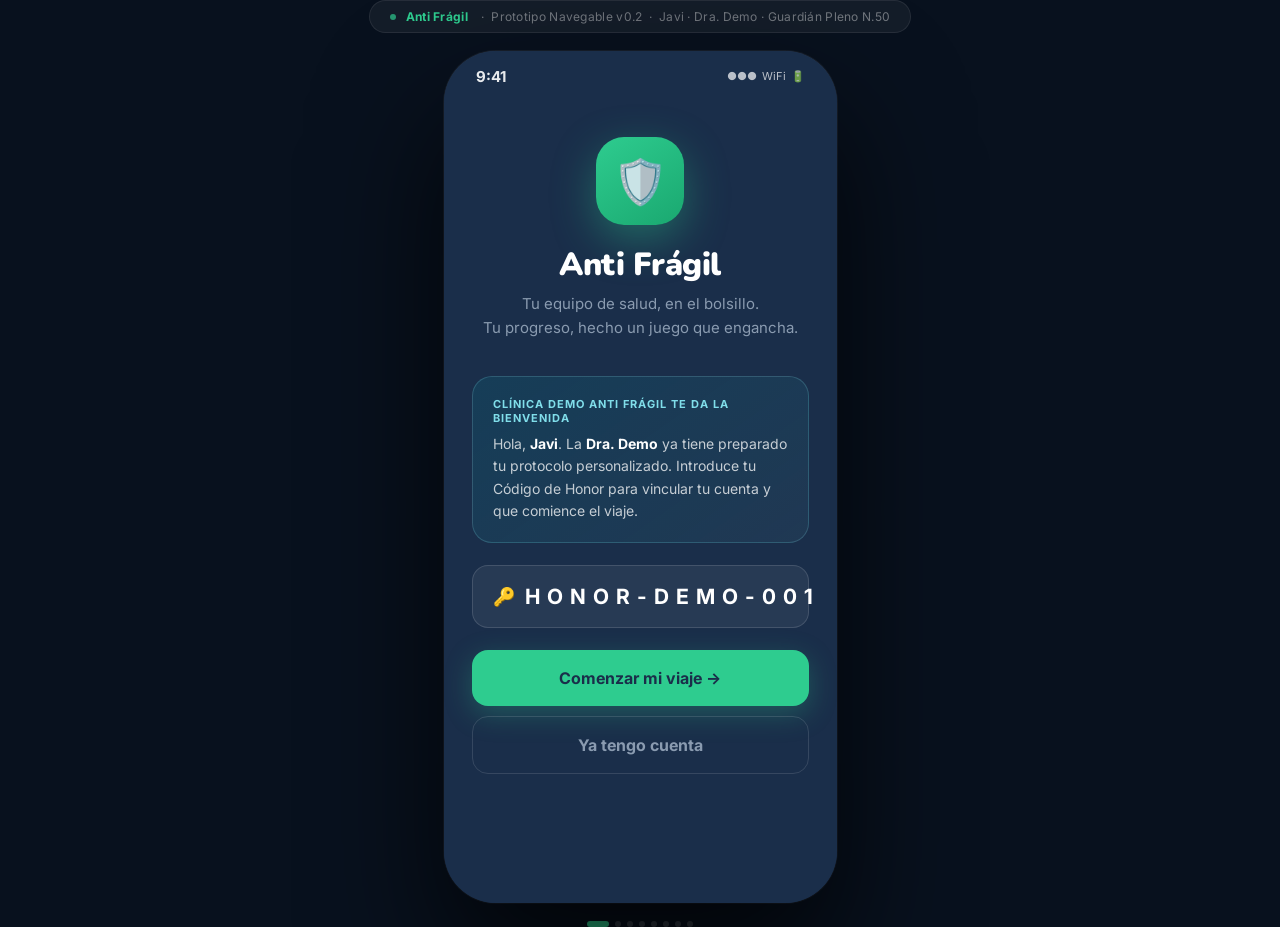
==== commit 6b1d4a9f: "docs: UX/visual/personalizacion como prioridad #1 + avanzar agente-2 a KPIS + integrar Riesgos Co-Au" ====
--- a/mockups/prototipo/index.html
+++ b/mockups/prototipo/index.html
@@ -1,753 +1,684 @@
 <!DOCTYPE html>
+<!--
+  Anti Frágil — Prototipo Navegable v0.2
+  ─────────────────────────────────────────────────────────────────────────────
+  Paciente demo : Javi Paciente  (javi@paciente.test)
+  Profesional   : Dra. Demo      (fisio · Clínica Demo Anti Frágil)
+  Avatar        : Kael el Fluido · Agua · Fase 16 Guardián Pleno · Nivel 50
+  XP total      : 4 620   Racha: 23 días
+  Dolor (5 días): 7 → 6 → 5 → 4 → 3  (tendencia positiva ↓)
+  Pack activo   : Lumbares fase 1  (Movilidad lumbar suave + Core básico)
+  Auditoría ini.: Fuerza 18 · Aeróbico 16 · Movilidad 12 · Constancia 12 = 58/100
+  ─────────────────────────────────────────────────────────────────────────────
+  Flujo de pantallas:
+    S1 Onboarding → S2 Auditoría → S3 Sombrero → S4 Dashboard →
+    S5 Triaje → S6 Rutina → S7 Feedback RPE → S8 Recompensa
+  ─────────────────────────────────────────────────────────────────────────────
+-->
 <html lang="es">
 <head>
-  <meta charset="UTF-8">
-  <meta name="viewport" content="width=device-width, initial-scale=1.0, maximum-scale=1.0">
-  <title>Anti Frágil — Prototipo Navegable</title>
-  <link href="https://fonts.googleapis.com/css2?family=Nunito:wght@700;800;900&family=Inter:wght@400;500;600;700&display=swap" rel="stylesheet">
-  <style>
-    :root {
-      --verde:       #2ECC8F;
-      --verde-dark:  #1aa870;
-      --azul:        #1A2E4A;
-      --calido:      #F5F3EE;
-      --gris:        #8A9BB0;
-      --rojo:        #E53935;
-      --ambar:       #FFA726;
-      --indigo:      #5C6BC0;
-      --dorado:      #F4C430;
-      --agua-l:      #80DEEA;
-    }
-    *, *::before, *::after { box-sizing: border-box; margin: 0; padding: 0; }
-
-    body {
-      background: #0B1829;
-      min-height: 100vh;
-      display: flex;
-      flex-direction: column;
-      align-items: center;
-      justify-content: center;
-      font-family: 'Inter', sans-serif;
-      gap: 20px;
-    }
-
-    /* ── proto label ── */
-    .proto-bar {
-      display: flex;
-      gap: 6px;
-      align-items: center;
-      background: rgba(255,255,255,0.06);
-      border: 1px solid rgba(255,255,255,0.1);
-      border-radius: 20px;
-      padding: 8px 20px;
-      font-size: 12px;
-      color: rgba(255,255,255,0.5);
-      letter-spacing: 0.3px;
-    }
-    .proto-bar strong { color: var(--verde); font-weight: 600; }
-
-    /* ── phone frame ── */
-    .phone {
-      width: 390px;
-      height: 844px;
-      background: var(--azul);
-      border-radius: 50px;
-      overflow: hidden;
-      position: relative;
-      box-shadow:
-        0 60px 120px rgba(0,0,0,0.7),
-        0 0 0 1px rgba(255,255,255,0.07),
-        inset 0 0 0 1px rgba(255,255,255,0.04);
-    }
-
-    /* ── status bar ── */
-    .sbar {
-      position: absolute;
-      top: 0; left: 0; right: 0;
-      height: 46px;
-      z-index: 200;
-      display: flex;
-      align-items: center;
-      justify-content: space-between;
-      padding: 0 30px;
-      pointer-events: none;
-    }
-    .sbar-time { font-weight: 700; font-size: 15px; color: white; }
-    .sbar-icons { font-size: 12px; color: rgba(255,255,255,0.8); letter-spacing: 2px; }
-
-    /* ── screens ── */
-    .screens { position: absolute; inset: 0; }
-    .screen {
-      position: absolute; inset: 0;
-      opacity: 0;
-      transform: translateX(32px);
-      transition: opacity .32s ease, transform .32s ease;
-      pointer-events: none;
-      overflow-y: auto;
-      overflow-x: hidden;
-      -webkit-overflow-scrolling: touch;
-      scrollbar-width: none;
-    }
-    .screen::-webkit-scrollbar { display: none; }
-    .screen.active {
-      opacity: 1; transform: none; pointer-events: all;
-    }
-    .screen.exit {
-      opacity: 0; transform: translateX(-32px);
-    }
-
-    /* ════════════════════════════════
-       SHARED COMPONENTS
-    ════════════════════════════════ */
-    .back-btn {
-      width: 36px; height: 36px;
-      border-radius: 12px;
-      border: none;
-      background: rgba(0,0,0,0.07);
-      cursor: pointer;
-      font-size: 18px;
-      display: flex; align-items: center; justify-content: center;
-      margin-bottom: 18px;
-      transition: background .15s;
-      color: inherit;
-    }
-    .back-btn:active { background: rgba(0,0,0,0.15); }
-    .back-btn.light { background: rgba(255,255,255,0.08); color: white; }
-
-    .screen-title {
-      font-family: 'Nunito', sans-serif;
-      font-weight: 800;
-      font-size: 24px;
-      line-height: 1.2;
-      margin-bottom: 6px;
-    }
-    .screen-sub {
-      font-size: 14px;
-      line-height: 1.55;
-      color: var(--gris);
-      margin-bottom: 20px;
-    }
-
-    .btn-primary {
-      width: 100%;
-      background: var(--verde);
-      color: var(--azul);
-      border: none;
-      border-radius: 16px;
-      padding: 18px;
-      font-family: 'Inter', sans-serif;
-      font-size: 16px;
-      font-weight: 700;
-      cursor: pointer;
-      box-shadow: 0 8px 24px rgba(46,204,143,0.28);
-      transition: transform .15s, box-shadow .15s;
-    }
-    .btn-primary:active { transform: scale(0.97); box-shadow: none; }
-
-    .btn-ghost {
-      width: 100%;
-      background: transparent;
-      border: 1.5px solid rgba(255,255,255,0.12);
-      color: var(--gris);
-      border-radius: 16px;
-      padding: 16px;
-      font-family: 'Inter', sans-serif;
-      font-size: 15px;
-      font-weight: 500;
-      cursor: pointer;
-      margin-top: 10px;
-      transition: border-color .2s;
-    }
-    .btn-ghost:active { border-color: rgba(255,255,255,0.25); }
-
-    /* sliders */
-    input[type=range] {
-      -webkit-appearance: none;
-      width: 100%; height: 6px;
-      border-radius: 3px;
-      background: rgba(0,0,0,0.08);
-      outline: none; cursor: pointer;
-    }
-    input[type=range].light { background: rgba(255,255,255,0.1); }
-    input[type=range]::-webkit-slider-thumb {
-      -webkit-appearance: none;
-      width: 24px; height: 24px; border-radius: 50%;
-      background: var(--verde);
-      box-shadow: 0 2px 10px rgba(46,204,143,0.45);
-      cursor: pointer;
-    }
-
-    /* ════════════════════════════════
-       SCREEN 1 · ONBOARDING
-    ════════════════════════════════ */
-    #s1 {
-      background: var(--azul);
-      display: flex;
-      flex-direction: column;
-      align-items: center;
-      padding: 80px 28px 44px;
-    }
-    .logo {
-      width: 84px; height: 84px;
-      background: linear-gradient(135deg, var(--verde), var(--verde-dark));
-      border-radius: 26px;
-      display: flex; align-items: center; justify-content: center;
-      font-size: 42px;
-      box-shadow: 0 12px 40px rgba(46,204,143,0.4);
-      margin-bottom: 22px;
-    }
-    #s1 h1 {
-      font-family: 'Nunito', sans-serif;
-      font-weight: 900;
-      font-size: 34px;
-      color: white;
-      letter-spacing: -0.5px;
-      margin-bottom: 8px;
-    }
-    #s1 .tagline {
-      font-size: 15px;
-      color: var(--gris);
-      text-align: center;
-      line-height: 1.55;
-      margin-bottom: 40px;
-    }
-    .info-card {
-      width: 100%;
-      background: rgba(255,255,255,0.05);
-      border: 1px solid rgba(255,255,255,0.09);
-      border-radius: 18px;
-      padding: 20px;
-      margin-bottom: 20px;
-    }
-    .info-card .chip {
-      font-size: 11px;
-      font-weight: 700;
-      color: var(--verde);
-      text-transform: uppercase;
-      letter-spacing: 1px;
-      margin-bottom: 8px;
-    }
-    .info-card p {
-      font-size: 14px;
-      color: rgba(255,255,255,0.65);
-      line-height: 1.6;
-    }
-    .code-input {
-      width: 100%;
-      background: rgba(255,255,255,0.07);
-      border: 1.5px solid rgba(255,255,255,0.14);
-      border-radius: 14px;
-      padding: 18px;
-      color: white;
-      font-size: 22px;
-      font-weight: 700;
-      letter-spacing: 8px;
-      text-align: center;
-      font-family: 'Inter', sans-serif;
-      outline: none;
-      margin-bottom: 22px;
-      transition: border-color .2s;
-    }
-    .code-input:focus { border-color: var(--verde); }
-    .code-input::placeholder { color: rgba(255,255,255,0.2); letter-spacing: 3px; font-size: 16px; }
-
-    /* ════════════════════════════════
-       SCREEN 2 · AUDITORÍA
-    ════════════════════════════════ */
-    #s2 {
-      background: var(--calido);
-      display: flex; flex-direction: column;
-      padding-top: 54px;
-    }
-    #s2 .hdr { padding: 22px 28px 0; }
-    #s2 .screen-title { color: var(--azul); }
-    #s2 .screen-sub { margin-bottom: 6px; }
-
-    .score-pill {
-      display: inline-flex;
-      align-items: center;
-      gap: 8px;
-      background: var(--azul);
-      color: white;
-      padding: 7px 16px;
-      border-radius: 20px;
-      font-size: 13px;
-      font-weight: 600;
-      margin-bottom: 22px;
-    }
-    .score-pill .num {
-      font-family: 'Nunito', sans-serif;
-      font-size: 20px;
-      font-weight: 800;
-      color: var(--verde);
-    }
-
-    .audit-list { padding: 0 28px; display: flex; flex-direction: column; gap: 14px; }
-
-    .audit-block {
-      background: white;
-      border-radius: 16px;
-      padding: 18px 20px;
-      box-shadow: 0 2px 10px rgba(0,0,0,0.06);
-    }
-    .ab-top {
-      display: flex; justify-content: space-between; align-items: center;
-      margin-bottom: 12px;
-    }
-    .ab-name { font-size: 14px; font-weight: 600; color: var(--azul); }
-    .ab-weight { font-size: 12px; color: var(--gris); }
-    .ab-score {
-      font-family: 'Nunito', sans-serif;
-      font-weight: 800; font-size: 22px; color: var(--verde);
-    }
-
-    #s2 .footer { padding: 20px 28px 44px; }
-
-    /* ════════════════════════════════
-       SCREEN 3 · SOMBRERO SELECCIONADOR
-    ════════════════════════════════ */
-    #s3 {
-      background: var(--azul);
-      display: flex; flex-direction: column;
-      padding-top: 54px;
-    }
-    #s3 .hdr { padding: 22px 28px 0; }
-    #s3 .screen-title { color: white; }
-
-    .assign-chip {
-      display: inline-flex;
-      align-items: center;
-      gap: 6px;
-      background: rgba(46,204,143,0.12);
-      border: 1px solid rgba(46,204,143,0.28);
-      color: var(--verde);
-      font-size: 13px; font-weight: 600;
-      padding: 7px 14px; border-radius: 20px;
-      margin-bottom: 22px;
-    }
-
-    .guardian-list { padding: 0 22px; display: flex; flex-direction: column; gap: 12px; }
-
-    .gc {
-      border-radius: 20px;
-      padding: 18px;
-      cursor: pointer;
-      border: 2px solid transparent;
-      transition: transform .18s, border-color .18s;
-    }
-    .gc:active { transform: scale(0.97); }
-    .gc.agua { background: linear-gradient(140deg,#0A2A3D,#0D4A6B); border-color: rgba(128,222,234,0.25); }
-
-    .gc-inner { display: flex; align-items: center; gap: 14px; }
-    .gc-icon {
-      width: 68px; height: 68px; border-radius: 18px;
-      background: rgba(255,255,255,0.08);
-      display: flex; align-items: center; justify-content: center;
-      font-size: 34px; flex-shrink: 0;
-    }
-    .gc-info { flex: 1; }
-    .gc-name {
-      font-family: 'Nunito', sans-serif;
-      font-weight: 800; font-size: 18px; color: white; margin-bottom: 4px;
-    }
-    .gc-desc { font-size: 13px; color: rgba(255,255,255,0.55); line-height: 1.4; }
-    .gc-tag {
-      display: inline-block;
-      margin-top: 8px;
-      font-size: 11px; font-weight: 700;
-      background: rgba(128,222,234,0.15); color: var(--agua-l);
-      padding: 3px 10px; border-radius: 8px;
-    }
-    .gc-arrow { font-size: 22px; color: rgba(255,255,255,0.25); }
-
-    .choose-note {
-      text-align: center;
-      font-size: 13px; color: var(--gris);
-      padding: 16px 28px 36px;
-      line-height: 1.5;
-    }
-
-    /* ════════════════════════════════
-       SCREEN 4 · DASHBOARD
-    ════════════════════════════════ */
-    #s4 {
-      background: var(--azul);
-      display: flex; flex-direction: column;
-      padding-top: 46px;
-    }
-
-    .dash-topbar {
-      display: flex;
-      align-items: center; justify-content: space-between;
-      padding: 14px 28px;
-    }
-    .greeting { font-size: 14px; color: var(--gris); margin-bottom: 2px; }
-    .dash-name {
-      font-family: 'Nunito', sans-serif;
-      font-weight: 800; font-size: 22px; color: white;
-    }
-    .streak-pill {
-      display: flex; align-items: center; gap: 8px;
-      background: rgba(244,196,48,0.12);
-      border: 1px solid rgba(244,196,48,0.28);
-      padding: 8px 14px; border-radius: 20px;
-    }
-    .streak-num {
-      font-family: 'Nunito', sans-serif;
-      font-weight: 800; font-size: 20px; color: var(--dorado);
-    }
-    .streak-lbl { font-size: 11px; color: rgba(244,196,48,0.65); }
-
-    .avatar-stage {
-      display: flex; flex-direction: column; align-items: center;
-      padding: 16px 28px 0;
-    }
-
-    .avatar-glow {
-      position: relative;
-      margin-bottom: 28px;
-    }
-    .avatar-glow::before {
-      content: '';
-      position: absolute; inset: -28px;
-      border-radius: 50%;
-      background: radial-gradient(circle, rgba(46,204,143,0.18) 0%, transparent 68%);
-      pointer-events: none;
-    }
-    .avatar-box {
-      width: 144px; height: 144px;
-      border-radius: 36px;
-      background: linear-gradient(140deg, #0A2A3D, #0D4A6B);
-      border: 2px solid rgba(128,222,234,0.28);
-      display: flex; align-items: center; justify-content: center;
-      font-size: 74px;
-      box-shadow: 0 0 48px rgba(46,204,143,0.18);
-      position: relative;
-    }
-    .phase-badge {
-      position: absolute;
-      bottom: -13px; left: 50%; transform: translateX(-50%);
-      background: var(--azul);
-      border: 1.5px solid rgba(128,222,234,0.4);
-      color: var(--agua-l);
-      font-size: 11px; font-weight: 600;
-      padding: 4px 12px; border-radius: 10px;
-      white-space: nowrap;
-    }
-
-    .avatar-meta {
-      text-align: center;
-      margin-bottom: 18px;
-    }
-    .avatar-arch { font-size: 13px; font-weight: 600; color: var(--agua-l); margin-bottom: 4px; }
-    .avatar-phase {
-      font-family: 'Nunito', sans-serif;
-      font-weight: 800; font-size: 22px; color: white;
-      margin-bottom: 16px;
-    }
-
-    .xp-wrap { width: 100%; }
-    .xp-top { display: flex; justify-content: space-between; margin-bottom: 8px; }
-    .xp-lbl { font-size: 12px; font-weight: 600; color: var(--gris); text-transform: uppercase; letter-spacing: .5px; }
-    .xp-val { font-size: 13px; font-weight: 700; color: var(--verde); }
-    .xp-bar { height: 8px; background: rgba(255,255,255,0.07); border-radius: 4px; overflow: hidden; }
-    .xp-fill {
-      height: 100%; width: 35%;
-      background: linear-gradient(90deg, var(--verde), var(--verde-dark));
-      border-radius: 4px;
-    }
-    .xp-next { font-size: 12px; color: var(--gris); margin-top: 6px; text-align: right; }
-
-    .dash-actions { padding: 16px 28px 44px; display: flex; flex-direction: column; gap: 11px; }
-
-    .action-btn {
-      border-radius: 20px; padding: 18px 20px;
-      display: flex; align-items: center; gap: 14px;
-      cursor: pointer; border: none; text-align: left;
-      transition: transform .15s;
-      width: 100%;
-    }
-    .action-btn:active { transform: scale(0.97); }
-    .action-btn.main { background: var(--verde); }
-    .action-btn.sec {
-      background: rgba(255,255,255,0.05);
-      border: 1px solid rgba(255,255,255,0.09);
-    }
-    .action-icon {
-      width: 48px; height: 48px; border-radius: 14px;
-      display: flex; align-items: center; justify-content: center;
-      font-size: 24px; flex-shrink: 0;
-    }
-    .action-btn.main .action-icon { background: rgba(0,0,0,0.12); }
-    .action-btn.sec  .action-icon { background: rgba(255,255,255,0.08); }
-    .action-text { flex: 1; }
-    .action-title { font-size: 16px; font-weight: 700; margin-bottom: 2px; }
-    .action-btn.main .action-title { color: var(--azul); }
-    .action-btn.sec  .action-title { color: white; }
-    .action-desc { font-size: 13px; }
-    .action-btn.main .action-desc { color: rgba(26,46,74,.65); }
-    .action-btn.sec  .action-desc { color: var(--gris); }
-    .action-chev { font-size: 20px; opacity: .35; color: white; }
-    .action-btn.main .action-chev { color: var(--azul); }
-
-    /* ════════════════════════════════
-       SCREEN 5 · TRIAJE
-    ════════════════════════════════ */
-    #s5 {
-      background: var(--calido);
-      display: flex; flex-direction: column;
-      padding-top: 54px;
-    }
-    #s5 .hdr { padding: 22px 28px 0; }
-    #s5 .screen-title { color: var(--azul); }
-
-    .triaje-body { padding: 0 28px; display: flex; flex-direction: column; gap: 18px; flex: 1; }
-
-    .t-card {
-      background: white;
-      border-radius: 20px; padding: 22px;
-      box-shadow: 0 2px 10px rgba(0,0,0,0.06);
-    }
-    .t-top { display: flex; justify-content: space-between; align-items: flex-start; margin-bottom: 16px; }
-    .t-name { font-size: 15px; font-weight: 600; color: var(--azul); margin-bottom: 3px; }
-    .t-desc { font-size: 13px; color: var(--gris); }
-    .t-big {
-      font-family: 'Nunito', sans-serif;
-      font-weight: 800; font-size: 44px; line-height: 1;
-    }
-    .t-big.pain { color: var(--ambar); }
-    .t-big.energy { color: var(--verde); }
-    .scale-row { display: flex; justify-content: space-between; margin-top: 8px; }
-    .scale-end { font-size: 11px; color: var(--gris); }
-
-    .empathy-card {
-      background: rgba(46,204,143,0.07);
-      border: 1px solid rgba(46,204,143,0.2);
-      border-radius: 14px; padding: 14px 16px;
-      display: flex; gap: 10px; align-items: flex-start;
-    }
-    .empathy-card span { font-size: 18px; }
-    .empathy-card p { font-size: 13px; color: #1E6B4B; line-height: 1.55; }
-
-    #s5 .footer { padding: 20px 28px 44px; }
-
-    /* ════════════════════════════════
-       SCREEN 6 · RUTINA
-    ════════════════════════════════ */
-    #s6 {
-      background: var(--calido);
-      display: flex; flex-direction: column;
-      padding-top: 54px;
-    }
-    #s6 .hdr { padding: 22px 28px 0; }
-    #s6 .screen-title { color: var(--azul); }
-
-    .pack-card {
-      background: var(--azul);
-      margin: 0 28px 20px;
-      border-radius: 18px; padding: 18px;
-      display: flex; gap: 14px; align-items: center;
-    }
-    .pack-icon-box {
-      width: 52px; height: 52px;
-      background: rgba(255,255,255,0.1);
-      border-radius: 14px;
-      display: flex; align-items: center; justify-content: center;
-      font-size: 26px; flex-shrink: 0;
-    }
-    .pack-name { font-family: 'Nunito', sans-serif; font-weight: 800; font-size: 15px; color: white; margin-bottom: 3px; }
-    .pack-meta { font-size: 12px; color: var(--gris); }
-
-    .ex-list { padding: 0 28px; display: flex; flex-direction: column; gap: 10px; flex: 1; }
-    .ex-item {
-      background: white;
-      border-radius: 16px; padding: 14px 18px;
-      display: flex; align-items: center; gap: 14px;
-      box-shadow: 0 2px 6px rgba(0,0,0,0.05);
-      cursor: pointer;
-      transition: opacity .2s;
-    }
-    .ex-item:active { opacity: .8; }
-
-    .ex-check {
-      width: 28px; height: 28px; border-radius: 8px;
-      border: 2px solid #DDD9D1;
-      display: flex; align-items: center; justify-content: center;
-      font-size: 14px; flex-shrink: 0;
-      transition: all .2s;
-    }
-    .ex-item.done .ex-check {
-      background: var(--verde); border-color: var(--verde); color: white;
-    }
-    .ex-item.done { opacity: .55; }
-
-    .ex-thumb {
-      width: 52px; height: 52px;
-      background: linear-gradient(135deg,#EBE8E2,#D9D5CC);
-      border-radius: 12px;
-      display: flex; align-items: center; justify-content: center;
-      font-size: 26px; flex-shrink: 0;
-    }
-    .ex-name { font-size: 15px; font-weight: 600; color: var(--azul); margin-bottom: 2px; }
-    .ex-detail { font-size: 13px; color: var(--gris); }
-
-    .ex-progress { text-align: center; font-size: 13px; color: var(--gris); padding: 8px; }
-    #s6 .footer { padding: 12px 28px 44px; }
-
-    /* ════════════════════════════════
-       SCREEN 7 · FEEDBACK RPE
-    ════════════════════════════════ */
-    #s7 {
-      background: var(--calido);
-      display: flex; flex-direction: column;
-      padding-top: 54px;
-    }
-    #s7 .hdr { padding: 22px 28px 0; }
-    #s7 .screen-title { color: var(--azul); }
-
-    .rpe-body { padding: 0 28px; display: flex; flex-direction: column; gap: 16px; flex: 1; }
-
-    .rpe-card {
-      background: white;
-      border-radius: 20px; padding: 22px;
-      box-shadow: 0 2px 10px rgba(0,0,0,0.06);
-    }
-    .rpe-card .t-name { margin-bottom: 4px; }
-
-    .rpe-grid {
-      display: grid; grid-template-columns: repeat(5,1fr);
-      gap: 8px; margin-top: 14px;
-    }
-    .rpe-btn {
-      aspect-ratio: 1;
-      border-radius: 10px;
-      border: 2px solid #E2DED7;
-      background: white;
-      font-size: 14px; font-weight: 700; color: var(--gris);
-      cursor: pointer;
-      transition: all .15s;
-    }
-    .rpe-btn:active, .rpe-btn.sel {
-      background: var(--verde); border-color: var(--verde); color: white;
-    }
-
-    .toggle-row {
-      display: flex; align-items: center; justify-content: space-between; gap: 14px;
-    }
-    .tgl-text { flex: 1; }
-    .tgl-lbl { font-size: 15px; font-weight: 600; color: var(--azul); margin-bottom: 3px; }
-    .tgl-sub { font-size: 13px; color: var(--gris); }
-
-    .toggle {
-      width: 52px; height: 30px;
-      border-radius: 15px; background: #DDD9D1;
-      position: relative; cursor: pointer; flex-shrink: 0;
-      transition: background .2s;
-    }
-    .toggle.on { background: var(--rojo); }
-    .knob {
-      width: 24px; height: 24px; border-radius: 50%;
-      background: white;
-      position: absolute; top: 3px; left: 3px;
-      box-shadow: 0 2px 5px rgba(0,0,0,0.2);
-      transition: transform .2s;
-    }
-    .toggle.on .knob { transform: translateX(22px); }
-
-    .alert-card {
-      background: rgba(229,57,53,0.07);
-      border: 1px solid rgba(229,57,53,0.22);
-      border-radius: 14px; padding: 14px 16px;
-      display: flex; gap: 10px; align-items: flex-start;
-      display: none;
-    }
-    .alert-card.show { display: flex; }
-    .alert-card p { font-size: 13px; color: #9B1C1C; line-height: 1.55; }
-
-    #s7 .footer { padding: 12px 28px 44px; }
-
-    /* ════════════════════════════════
-       SCREEN 8 · RECOMPENSA
-    ════════════════════════════════ */
-    #s8 {
-      background: var(--azul);
-      display: flex; flex-direction: column; align-items: center;
-      padding: 80px 28px 44px;
-      text-align: center;
-    }
-
-    .cel-ring {
-      width: 168px; height: 168px; border-radius: 50%;
-      background: radial-gradient(circle, rgba(46,204,143,0.2) 0%, transparent 70%);
-      display: flex; align-items: center; justify-content: center;
-      position: relative; margin-bottom: 28px;
-    }
-    .cel-ring::before {
-      content: '';
-      position: absolute; inset: 10px; border-radius: 50%;
-      border: 2px solid rgba(46,204,143,0.25);
-      animation: pring 2s ease-in-out infinite;
-    }
-    @keyframes pring {
-      0%, 100% { transform: scale(1); opacity: .8; }
-      50%       { transform: scale(1.07); opacity: .3; }
-    }
-    .cel-ava { font-size: 76px; }
-
-    .rew-title {
-      font-family: 'Nunito', sans-serif;
-      font-weight: 800; font-size: 28px; color: white;
-      margin-bottom: 10px;
-    }
-    .rew-sub {
-      font-size: 15px; color: var(--gris);
-      line-height: 1.6; margin-bottom: 28px;
-    }
-
-    .xp-chips { display: flex; gap: 8px; justify-content: center; flex-wrap: wrap; margin-bottom: 24px; }
-    .xp-chip {
-      background: rgba(255,255,255,0.07);
-      border: 1px solid rgba(255,255,255,0.1);
-      border-radius: 20px; padding: 10px 16px;
-      display: flex; align-items: center; gap: 6px;
-    }
-    .xp-chip-v {
-      font-family: 'Nunito', sans-serif;
-      font-weight: 800; font-size: 16px; color: var(--verde);
-    }
-    .xp-chip-t { font-size: 13px; color: rgba(255,255,255,0.7); }
-
-    .streak-cel {
-      width: 100%;
-      background: rgba(244,196,48,0.1);
-      border: 1px solid rgba(244,196,48,0.28);
-      border-radius: 16px; padding: 16px 22px;
-      display: flex; gap: 12px; align-items: center;
-      margin-bottom: 28px; text-align: left;
-    }
-    .streak-cel-icon { font-size: 30px; }
-    .streak-cel-num {
-      font-family: 'Nunito', sans-serif;
-      font-weight: 800; font-size: 22px; color: var(--dorado);
-    }
-    .streak-cel-lbl { font-size: 13px; color: rgba(244,196,48,0.65); }
-
-    /* ── nav dots ── */
-    .nav-dots {
-      display: flex; gap: 6px; align-items: center;
-    }
-    .nd {
-      width: 6px; height: 6px; border-radius: 3px;
-      background: rgba(255,255,255,0.2);
-      cursor: pointer; transition: all .3s;
-    }
-    .nd.on { width: 22px; background: var(--verde); }
-  </style>
+<meta charset="UTF-8">
+<meta name="viewport" content="width=device-width, initial-scale=1.0, maximum-scale=1.0">
+<title>Anti Frágil · Prototipo v0.2</title>
+<link href="https://fonts.googleapis.com/css2?family=Nunito:wght@700;800;900&family=Inter:wght@400;500;600;700&display=swap" rel="stylesheet">
+<style>
+/* ═══════════════════════════════════════════════════════
+   TOKENS
+═══════════════════════════════════════════════════════ */
+:root {
+  --verde:      #2ECC8F;
+  --verde-d:    #1aa870;
+  --azul:       #1A2E4A;
+  --calido:     #F5F3EE;
+  --gris:       #8A9BB0;
+  --rojo:       #E53935;
+  --ambar:      #FFA726;
+  --dorado:     #F4C430;
+  --indigo:     #5C6BC0;
+  /* Agua */
+  --agua:       #0097A7;
+  --agua-l:     #80DEEA;
+  --agua-bg:    #0D4A6B;
+  /* Superficies */
+  --surface:    rgba(255,255,255,.06);
+  --border:     rgba(255,255,255,.09);
+  --border-l:   rgba(0,0,0,.07);
+}
+
+/* ═══════════════════════════════════════════════════════
+   RESET & BASE
+═══════════════════════════════════════════════════════ */
+*,*::before,*::after{box-sizing:border-box;margin:0;padding:0}
+body{
+  background:#08111E;
+  min-height:100vh;
+  display:flex;
+  flex-direction:column;
+  align-items:center;
+  justify-content:center;
+  gap:18px;
+  font-family:'Inter',sans-serif;
+  -webkit-font-smoothing:antialiased;
+}
+
+/* ═══════════════════════════════════════════════════════
+   PROTO LABEL
+═══════════════════════════════════════════════════════ */
+.proto-label{
+  display:flex;gap:10px;align-items:center;
+  background:rgba(255,255,255,.05);
+  border:1px solid rgba(255,255,255,.08);
+  border-radius:20px;padding:8px 20px;
+  font-size:12px;color:rgba(255,255,255,.4);letter-spacing:.3px;
+}
+.proto-label strong{color:var(--verde);font-weight:700;}
+.proto-label .dot{width:6px;height:6px;background:var(--verde);border-radius:50%;opacity:.7;}
+
+/* ═══════════════════════════════════════════════════════
+   PHONE SHELL
+═══════════════════════════════════════════════════════ */
+.phone{
+  width:393px;height:852px;
+  background:var(--azul);
+  border-radius:52px;
+  overflow:hidden;
+  position:relative;
+  box-shadow:
+    0 64px 128px rgba(0,0,0,.75),
+    0 0 0 1px rgba(255,255,255,.06),
+    inset 0 1px 0 rgba(255,255,255,.06);
+}
+
+/* ═══════════════════════════════════════════════════════
+   STATUS BAR
+═══════════════════════════════════════════════════════ */
+.sbar{
+  position:absolute;top:0;left:0;right:0;height:50px;z-index:300;
+  display:flex;align-items:center;justify-content:space-between;
+  padding:0 32px;pointer-events:none;
+}
+.sbar-time{font-weight:700;font-size:15px;color:rgba(255,255,255,.9);}
+.sbar-icons{font-size:11px;color:rgba(255,255,255,.7);display:flex;gap:5px;align-items:center;}
+
+/* ═══════════════════════════════════════════════════════
+   SCREEN ENGINE
+═══════════════════════════════════════════════════════ */
+.screens{position:absolute;inset:0;}
+.screen{
+  position:absolute;inset:0;
+  opacity:0;transform:translateX(28px);
+  transition:opacity .3s cubic-bezier(.4,0,.2,1),transform .3s cubic-bezier(.4,0,.2,1);
+  pointer-events:none;
+  overflow-y:auto;overflow-x:hidden;
+  scrollbar-width:none;
+}
+.screen::-webkit-scrollbar{display:none;}
+.screen.active{opacity:1;transform:none;pointer-events:all;}
+.screen.out{opacity:0;transform:translateX(-28px);}
+
+/* ═══════════════════════════════════════════════════════
+   SHARED: BUTTONS
+═══════════════════════════════════════════════════════ */
+.btn{
+  width:100%;border:none;border-radius:16px;
+  padding:18px;font-family:'Inter',sans-serif;
+  font-size:16px;font-weight:700;cursor:pointer;
+  transition:transform .14s,opacity .14s;
+}
+.btn:active{transform:scale(.97);opacity:.9;}
+.btn-green{
+  background:var(--verde);color:var(--azul);
+  box-shadow:0 8px 28px rgba(46,204,143,.28);
+}
+.btn-dark{
+  background:var(--azul);color:#fff;
+  box-shadow:0 8px 28px rgba(26,46,74,.32);
+}
+.btn-ghost{
+  background:transparent;
+  border:1.5px solid rgba(255,255,255,.12);
+  color:var(--gris);margin-top:10px;
+}
+
+/* ═══════════════════════════════════════════════════════
+   SHARED: TYPOGRAPHY
+═══════════════════════════════════════════════════════ */
+.h1{font-family:'Nunito',sans-serif;font-weight:900;font-size:32px;
+    letter-spacing:-.5px;line-height:1.15;}
+.h2{font-family:'Nunito',sans-serif;font-weight:800;font-size:24px;
+    line-height:1.2;margin-bottom:6px;}
+.h3{font-family:'Nunito',sans-serif;font-weight:800;font-size:18px;}
+.sub{font-size:14px;color:var(--gris);line-height:1.55;}
+
+/* ═══════════════════════════════════════════════════════
+   SHARED: CARDS
+═══════════════════════════════════════════════════════ */
+.card{
+  background:var(--surface);
+  border:1px solid var(--border);
+  border-radius:20px;padding:20px;
+}
+.card-light{
+  background:#fff;
+  box-shadow:0 2px 12px rgba(0,0,0,.07);
+  border-radius:18px;padding:20px;
+}
+
+/* ═══════════════════════════════════════════════════════
+   SHARED: BACK BUTTON
+═══════════════════════════════════════════════════════ */
+.back{
+  width:36px;height:36px;border-radius:12px;border:none;
+  cursor:pointer;font-size:18px;
+  display:flex;align-items:center;justify-content:center;
+  transition:background .15s;margin-bottom:18px;
+}
+.back-dark{background:rgba(0,0,0,.07);color:var(--azul);}
+.back-light{background:rgba(255,255,255,.08);color:#fff;}
+
+/* ═══════════════════════════════════════════════════════
+   SHARED: SLIDERS
+═══════════════════════════════════════════════════════ */
+input[type=range]{
+  -webkit-appearance:none;width:100%;height:6px;
+  border-radius:3px;outline:none;cursor:pointer;
+}
+input[type=range].on-light{background:#EBE8E2;}
+input[type=range].on-dark{background:rgba(255,255,255,.1);}
+input[type=range]::-webkit-slider-thumb{
+  -webkit-appearance:none;
+  width:24px;height:24px;border-radius:50%;
+  background:var(--verde);
+  box-shadow:0 2px 10px rgba(46,204,143,.45);
+  cursor:pointer;
+}
+
+/* ═══════════════════════════════════════════════════════
+   SHARED: CHIP / PILL
+═══════════════════════════════════════════════════════ */
+.chip{
+  display:inline-flex;align-items:center;gap:6px;
+  border-radius:20px;padding:6px 14px;
+  font-size:12px;font-weight:700;letter-spacing:.2px;
+}
+.chip-green{background:rgba(46,204,143,.12);color:var(--verde);border:1px solid rgba(46,204,143,.25);}
+.chip-agua{background:rgba(128,222,234,.12);color:var(--agua-l);border:1px solid rgba(128,222,234,.22);}
+.chip-gold{background:rgba(244,196,48,.12);color:var(--dorado);border:1px solid rgba(244,196,48,.25);}
+.chip-dark{background:var(--azul);color:#fff;}
+
+/* ═══════════════════════════════════════════════════════
+   SCREEN 1 · ONBOARDING
+═══════════════════════════════════════════════════════ */
+#s1{
+  background:var(--azul);
+  display:flex;flex-direction:column;align-items:center;
+  padding:86px 28px 44px;
+}
+.logo-box{
+  width:88px;height:88px;border-radius:28px;
+  background:linear-gradient(145deg,var(--verde),var(--verde-d));
+  display:flex;align-items:center;justify-content:center;font-size:44px;
+  box-shadow:0 14px 44px rgba(46,204,143,.38);
+  margin-bottom:22px;
+}
+#s1 .tagline{
+  font-size:15px;color:var(--gris);text-align:center;
+  line-height:1.6;margin-bottom:36px;
+}
+.welcome-card{
+  width:100%;
+  background:linear-gradient(145deg,rgba(0,151,167,.15),rgba(128,222,234,.06));
+  border:1px solid rgba(128,222,234,.2);
+  border-radius:20px;padding:20px;margin-bottom:22px;
+}
+.welcome-card .label{
+  font-size:11px;font-weight:700;color:var(--agua-l);
+  text-transform:uppercase;letter-spacing:1px;margin-bottom:8px;
+}
+.welcome-card p{font-size:14px;color:rgba(255,255,255,.75);line-height:1.6;}
+.welcome-card strong{color:#fff;}
+.code-wrap{
+  width:100%;
+  background:rgba(255,255,255,.06);
+  border:1.5px solid rgba(255,255,255,.13);
+  border-radius:16px;padding:0 20px;
+  display:flex;align-items:center;gap:10px;
+  margin-bottom:22px;transition:border-color .2s;
+}
+.code-wrap:focus-within{border-color:var(--verde);}
+.code-wrap span{font-size:18px;}
+.code-input{
+  flex:1;background:transparent;border:none;outline:none;
+  padding:18px 0;
+  color:#fff;font-size:21px;font-weight:700;
+  letter-spacing:7px;font-family:'Inter',sans-serif;
+}
+.code-input::placeholder{color:rgba(255,255,255,.2);letter-spacing:3px;font-size:15px;}
+
+/* ═══════════════════════════════════════════════════════
+   SCREEN 2 · AUDITORÍA DE VITALIDAD
+═══════════════════════════════════════════════════════ */
+#s2{background:var(--calido);display:flex;flex-direction:column;padding-top:58px;}
+#s2 .hdr{padding:20px 28px 0;}
+#s2 .h2{color:var(--azul);}
+.score-row{
+  display:flex;align-items:center;justify-content:space-between;
+  margin-bottom:22px;
+}
+.score-big{
+  font-family:'Nunito',sans-serif;font-weight:900;
+  font-size:48px;line-height:1;
+}
+.score-big .pts{font-size:20px;font-weight:700;color:var(--gris);margin-left:4px;}
+.score-context{font-size:13px;color:var(--gris);text-align:right;line-height:1.5;}
+.audit-list{padding:0 28px;display:flex;flex-direction:column;gap:12px;}
+.ab{background:#fff;border-radius:16px;padding:18px 20px;
+    box-shadow:0 2px 10px rgba(0,0,0,.06);}
+.ab-row{display:flex;align-items:center;justify-content:space-between;margin-bottom:11px;}
+.ab-left{}
+.ab-name{font-size:14px;font-weight:600;color:var(--azul);}
+.ab-max{font-size:12px;color:var(--gris);margin-top:2px;}
+.ab-val{
+  font-family:'Nunito',sans-serif;font-weight:800;
+  font-size:24px;color:var(--verde);
+}
+#s2 .footer{padding:18px 28px 44px;}
+
+/* ═══════════════════════════════════════════════════════
+   SCREEN 3 · SOMBRERO SELECCIONADOR
+═══════════════════════════════════════════════════════ */
+#s3{background:var(--azul);display:flex;flex-direction:column;padding-top:58px;}
+#s3 .hdr{padding:20px 28px 0;}
+#s3 .h2{color:#fff;}
+.archetype-banner{
+  background:linear-gradient(145deg,rgba(0,151,167,.18),rgba(13,74,107,.5));
+  border:1px solid rgba(128,222,234,.22);
+  border-radius:16px;padding:16px;
+  display:flex;align-items:center;gap:14px;
+  margin-bottom:22px;
+}
+.arch-icon{font-size:36px;}
+.arch-text .arch-label{font-size:11px;font-weight:700;color:var(--agua-l);
+  text-transform:uppercase;letter-spacing:1px;margin-bottom:4px;}
+.arch-text p{font-size:13px;color:rgba(255,255,255,.7);line-height:1.5;}
+.arch-text strong{color:var(--agua-l);}
+
+.guardian-list{padding:0 22px;display:flex;flex-direction:column;gap:11px;}
+.gc{
+  border-radius:20px;padding:18px 20px;
+  cursor:pointer;border:2px solid rgba(128,222,234,.2);
+  background:linear-gradient(145deg,rgba(10,42,61,.9),rgba(13,74,107,.7));
+  transition:transform .18s,border-color .18s,box-shadow .18s;
+}
+.gc:active{transform:scale(.97);}
+.gc:hover{border-color:rgba(128,222,234,.4);box-shadow:0 8px 24px rgba(0,151,167,.2);}
+.gc-inner{display:flex;align-items:center;gap:14px;}
+.gc-icon{
+  width:68px;height:68px;border-radius:18px;
+  background:rgba(128,222,234,.1);
+  display:flex;align-items:center;justify-content:center;
+  font-size:34px;flex-shrink:0;
+}
+.gc-info{flex:1;}
+.gc-name{font-family:'Nunito',sans-serif;font-weight:800;font-size:18px;color:#fff;margin-bottom:3px;}
+.gc-desc{font-size:13px;color:rgba(255,255,255,.55);line-height:1.4;}
+.gc-tag{
+  display:inline-block;margin-top:7px;
+  font-size:11px;font-weight:700;
+  background:rgba(128,222,234,.12);color:var(--agua-l);
+  padding:3px 10px;border-radius:8px;
+}
+.gc-arrow{font-size:22px;color:rgba(255,255,255,.2);}
+.choose-note{
+  text-align:center;font-size:13px;color:var(--gris);
+  padding:16px 28px 36px;line-height:1.55;
+}
+
+/* ═══════════════════════════════════════════════════════
+   SCREEN 4 · DASHBOARD
+═══════════════════════════════════════════════════════ */
+#s4{background:var(--azul);display:flex;flex-direction:column;padding-top:50px;}
+
+.dash-top{
+  display:flex;align-items:center;justify-content:space-between;
+  padding:12px 28px 0;
+}
+.dash-hi{font-size:14px;color:var(--gris);}
+.dash-name{
+  font-family:'Nunito',sans-serif;font-weight:900;font-size:24px;color:#fff;
+}
+.streak-pill{
+  display:flex;align-items:center;gap:8px;
+  background:rgba(244,196,48,.11);
+  border:1px solid rgba(244,196,48,.26);
+  padding:9px 15px;border-radius:22px;
+}
+.streak-n{
+  font-family:'Nunito',sans-serif;font-weight:900;
+  font-size:22px;color:var(--dorado);line-height:1;
+}
+.streak-l{font-size:11px;color:rgba(244,196,48,.65);line-height:1.3;}
+
+/* Avatar stage */
+.avatar-stage{
+  display:flex;flex-direction:column;align-items:center;
+  padding:18px 28px 4px;
+}
+.av-glow{position:relative;margin-bottom:28px;}
+.av-glow::before{
+  content:'';position:absolute;inset:-32px;border-radius:50%;
+  background:radial-gradient(circle,rgba(0,151,167,.2) 0%,transparent 68%);
+  pointer-events:none;
+}
+.av-box{
+  width:148px;height:148px;border-radius:38px;
+  background:linear-gradient(145deg,#062033,#0D4A6B);
+  border:2px solid rgba(128,222,234,.3);
+  display:flex;align-items:center;justify-content:center;
+  font-size:72px;position:relative;
+  box-shadow:0 0 52px rgba(0,151,167,.22),inset 0 1px 0 rgba(255,255,255,.06);
+}
+.av-phase-tag{
+  position:absolute;bottom:-14px;left:50%;transform:translateX(-50%);
+  background:var(--azul);
+  border:1.5px solid rgba(128,222,234,.4);
+  color:var(--agua-l);font-size:11px;font-weight:700;
+  padding:4px 14px;border-radius:10px;white-space:nowrap;
+}
+.av-meta{text-align:center;margin-bottom:14px;}
+.av-arch{font-size:13px;font-weight:600;color:var(--agua-l);margin-bottom:4px;}
+.av-fname{
+  font-family:'Nunito',sans-serif;font-weight:900;font-size:22px;color:#fff;
+  margin-bottom:2px;
+}
+.av-slogan{font-size:13px;color:var(--gris);}
+
+/* XP bar */
+.xp-bar-wrap{width:100%;margin-bottom:4px;}
+.xp-bar-top{display:flex;justify-content:space-between;margin-bottom:7px;}
+.xp-lbl{font-size:12px;font-weight:600;color:var(--gris);text-transform:uppercase;letter-spacing:.5px;}
+.xp-val{font-size:13px;font-weight:700;color:var(--verde);}
+.xp-track{height:8px;background:rgba(255,255,255,.07);border-radius:4px;overflow:hidden;}
+.xp-fill{
+  height:100%;
+  background:linear-gradient(90deg,var(--verde),var(--verde-d));
+  border-radius:4px;transition:width 1.2s ease;
+}
+.xp-next{font-size:12px;color:var(--gris);margin-top:5px;text-align:right;}
+
+/* Dolor trend mini-widget */
+.dolor-trend{
+  width:100%;
+  background:rgba(255,255,255,.04);
+  border:1px solid rgba(255,255,255,.07);
+  border-radius:14px;padding:12px 16px;
+  display:flex;align-items:center;justify-content:space-between;
+  margin-top:8px;
+}
+.dt-label{font-size:12px;color:var(--gris);}
+.dt-dots{display:flex;align-items:flex-end;gap:5px;}
+.dt-dot{
+  width:22px;height:22px;border-radius:6px;
+  display:flex;align-items:center;justify-content:center;
+  font-size:11px;font-weight:700;
+}
+.dt-trend{
+  font-size:13px;font-weight:700;color:var(--verde);
+  display:flex;align-items:center;gap:4px;
+}
+
+/* Actions */
+.dash-actions{padding:14px 28px 44px;display:flex;flex-direction:column;gap:10px;}
+.action{
+  border-radius:20px;padding:17px 20px;
+  display:flex;align-items:center;gap:14px;
+  cursor:pointer;border:none;text-align:left;width:100%;
+  transition:transform .15s;
+}
+.action:active{transform:scale(.97);}
+.action.main{background:var(--verde);}
+.action.sec{background:var(--surface);border:1px solid var(--border);}
+.act-icon{
+  width:48px;height:48px;border-radius:14px;
+  display:flex;align-items:center;justify-content:center;font-size:24px;flex-shrink:0;
+}
+.action.main .act-icon{background:rgba(0,0,0,.12);}
+.action.sec  .act-icon{background:rgba(255,255,255,.08);}
+.act-text{flex:1;}
+.act-title{font-size:16px;font-weight:700;margin-bottom:2px;}
+.action.main .act-title{color:var(--azul);}
+.action.sec  .act-title{color:#fff;}
+.act-sub{font-size:13px;}
+.action.main .act-sub{color:rgba(26,46,74,.6);}
+.action.sec  .act-sub{color:var(--gris);}
+.act-chev{font-size:20px;opacity:.3;}
+.action.main .act-chev{color:var(--azul);}
+.action.sec  .act-chev{color:#fff;}
+
+/* ═══════════════════════════════════════════════════════
+   SCREEN 5 · TRIAJE DIARIO
+═══════════════════════════════════════════════════════ */
+#s5{background:var(--calido);display:flex;flex-direction:column;padding-top:58px;}
+#s5 .hdr{padding:20px 28px 0;}
+#s5 .h2{color:var(--azul);}
+.triaje-body{padding:0 28px;display:flex;flex-direction:column;gap:16px;flex:1;}
+.t-card{background:#fff;border-radius:20px;padding:22px;
+        box-shadow:0 2px 12px rgba(0,0,0,.07);}
+.t-top{display:flex;justify-content:space-between;align-items:flex-start;margin-bottom:16px;}
+.t-name{font-size:15px;font-weight:600;color:var(--azul);margin-bottom:3px;}
+.t-hint{font-size:13px;color:var(--gris);}
+.t-big{
+  font-family:'Nunito',sans-serif;font-weight:900;font-size:48px;
+  line-height:1;min-width:52px;text-align:right;
+}
+.t-big.pain{color:var(--ambar);}
+.t-big.energy{color:var(--verde);}
+.scale-row{display:flex;justify-content:space-between;margin-top:8px;}
+.scale-end{font-size:11px;color:var(--gris);}
+.memory-badge{
+  display:flex;align-items:center;gap:8px;
+  background:rgba(46,204,143,.07);
+  border:1px solid rgba(46,204,143,.18);
+  border-radius:12px;padding:10px 14px;margin-top:12px;
+}
+.memory-badge span{font-size:14px;}
+.memory-badge p{font-size:13px;color:#1e7055;line-height:1.4;}
+.empathy{
+  background:rgba(46,204,143,.07);
+  border:1px solid rgba(46,204,143,.18);
+  border-radius:14px;padding:14px 16px;
+  display:flex;gap:10px;align-items:flex-start;
+}
+.empathy span{font-size:18px;}
+.empathy p{font-size:13px;color:#1e7055;line-height:1.55;}
+#s5 .footer{padding:16px 28px 44px;}
+
+/* ═══════════════════════════════════════════════════════
+   SCREEN 6 · RUTINA
+═══════════════════════════════════════════════════════ */
+#s6{background:var(--calido);display:flex;flex-direction:column;padding-top:58px;}
+#s6 .hdr{padding:20px 28px 0;}
+#s6 .h2{color:var(--azul);}
+.pack-header{
+  background:var(--azul);
+  margin:4px 28px 18px;border-radius:20px;padding:18px 20px;
+  display:flex;gap:14px;align-items:center;
+}
+.pack-ico{
+  width:54px;height:54px;border-radius:16px;
+  background:rgba(255,255,255,.1);
+  display:flex;align-items:center;justify-content:center;font-size:28px;flex-shrink:0;
+}
+.pack-name{
+  font-family:'Nunito',sans-serif;font-weight:800;font-size:16px;
+  color:#fff;margin-bottom:3px;
+}
+.pack-by{font-size:12px;color:var(--agua-l);}
+.pack-meta{font-size:12px;color:var(--gris);margin-top:1px;}
+.ex-list{padding:0 28px;display:flex;flex-direction:column;gap:10px;flex:1;}
+.ex{
+  background:#fff;border-radius:16px;padding:14px 18px;
+  display:flex;align-items:center;gap:14px;
+  box-shadow:0 2px 8px rgba(0,0,0,.05);
+  cursor:pointer;transition:opacity .2s;
+}
+.ex:active{opacity:.75;}
+.ex-chk{
+  width:28px;height:28px;border-radius:8px;
+  border:2px solid #DDD9D1;
+  display:flex;align-items:center;justify-content:center;
+  font-size:14px;flex-shrink:0;color:#fff;
+  transition:all .2s;
+}
+.ex.done .ex-chk{background:var(--verde);border-color:var(--verde);}
+.ex.done{opacity:.55;}
+.ex-ico{
+  width:54px;height:54px;border-radius:14px;
+  background:linear-gradient(135deg,#EBE8E2,#D9D5CC);
+  display:flex;align-items:center;justify-content:center;font-size:26px;flex-shrink:0;
+}
+.ex-name{font-size:15px;font-weight:600;color:var(--azul);margin-bottom:2px;}
+.ex-detail{font-size:13px;color:var(--gris);}
+.ex-prog{text-align:center;font-size:13px;color:var(--gris);padding:10px 0;}
+#s6 .footer{padding:10px 28px 44px;}
+
+/* ═══════════════════════════════════════════════════════
+   SCREEN 7 · FEEDBACK RPE
+═══════════════════════════════════════════════════════ */
+#s7{background:var(--calido);display:flex;flex-direction:column;padding-top:58px;}
+#s7 .hdr{padding:20px 28px 0;}
+#s7 .h2{color:var(--azul);}
+.rpe-body{padding:0 28px;display:flex;flex-direction:column;gap:14px;flex:1;}
+.rpe-card{background:#fff;border-radius:20px;padding:22px;
+          box-shadow:0 2px 12px rgba(0,0,0,.07);}
+.rpe-label{font-size:15px;font-weight:600;color:var(--azul);margin-bottom:3px;}
+.rpe-hint{font-size:13px;color:var(--gris);margin-bottom:14px;}
+.rpe-grid{
+  display:grid;grid-template-columns:repeat(5,1fr);gap:8px;
+  margin-bottom:10px;
+}
+.rpe-btn{
+  aspect-ratio:1;border-radius:10px;
+  border:2px solid #E0DDD7;background:#fff;
+  font-size:14px;font-weight:700;color:var(--gris);
+  cursor:pointer;transition:all .15s;
+}
+.rpe-btn.sel{background:var(--verde);border-color:var(--verde);color:#fff;}
+.tgl-row{display:flex;align-items:center;justify-content:space-between;gap:12px;}
+.tgl-info{flex:1;}
+.tgl-name{font-size:15px;font-weight:600;color:var(--azul);margin-bottom:3px;}
+.tgl-sub{font-size:13px;color:var(--gris);}
+.toggle{
+  width:52px;height:30px;border-radius:15px;
+  background:#DDD9D1;position:relative;cursor:pointer;flex-shrink:0;
+  transition:background .2s;
+}
+.toggle.on{background:var(--rojo);}
+.knob{
+  width:24px;height:24px;border-radius:50%;background:#fff;
+  position:absolute;top:3px;left:3px;
+  box-shadow:0 2px 5px rgba(0,0,0,.2);
+  transition:transform .2s;
+}
+.toggle.on .knob{transform:translateX(22px);}
+.alert-card{
+  background:rgba(229,57,53,.07);
+  border:1px solid rgba(229,57,53,.22);
+  border-radius:14px;padding:14px 16px;
+  display:none;gap:10px;align-items:flex-start;
+}
+.alert-card.show{display:flex;}
+.alert-card p{font-size:13px;color:#9B1C1C;line-height:1.55;}
+.thanks-card{
+  background:rgba(46,204,143,.07);
+  border:1px solid rgba(46,204,143,.18);
+  border-radius:14px;padding:14px 16px;
+  display:flex;gap:10px;align-items:flex-start;
+}
+.thanks-card p{font-size:13px;color:#1e7055;line-height:1.55;}
+#s7 .footer{padding:10px 28px 44px;}
+
+/* ═══════════════════════════════════════════════════════
+   SCREEN 8 · RECOMPENSA
+═══════════════════════════════════════════════════════ */
+#s8{
+  background:var(--azul);
+  display:flex;flex-direction:column;align-items:center;
+  padding:82px 28px 44px;text-align:center;
+}
+.cel-ring{
+  width:172px;height:172px;border-radius:50%;
+  background:radial-gradient(circle,rgba(0,151,167,.22) 0%,transparent 70%);
+  display:flex;align-items:center;justify-content:center;
+  position:relative;margin-bottom:28px;
+}
+.cel-ring::before{
+  content:'';position:absolute;inset:10px;border-radius:50%;
+  border:2px solid rgba(128,222,234,.22);
+  animation:ring 2.2s ease-in-out infinite;
+}
+@keyframes ring{
+  0%,100%{transform:scale(1);opacity:.8;}
+  50%{transform:scale(1.08);opacity:.25;}
+}
+.cel-av{font-size:78px;}
+.rew-title{
+  font-family:'Nunito',sans-serif;font-weight:900;font-size:28px;
+  color:#fff;margin-bottom:10px;
+}
+.rew-sub{font-size:15px;color:var(--gris);line-height:1.6;margin-bottom:26px;}
+.xp-chips{display:flex;gap:8px;justify-content:center;flex-wrap:wrap;margin-bottom:22px;}
+.xchip{
+  background:var(--surface);border:1px solid var(--border);
+  border-radius:20px;padding:10px 16px;
+  display:flex;align-items:center;gap:7px;
+}
+.xchip-v{
+  font-family:'Nunito',sans-serif;font-weight:800;font-size:16px;color:var(--verde);
+}
+.xchip-t{font-size:13px;color:rgba(255,255,255,.7);}
+.streak-cel{
+  width:100%;
+  background:rgba(244,196,48,.1);border:1px solid rgba(244,196,48,.26);
+  border-radius:16px;padding:16px 20px;
+  display:flex;gap:12px;align-items:center;margin-bottom:26px;text-align:left;
+}
+.sc-num{
+  font-family:'Nunito',sans-serif;font-weight:900;font-size:24px;color:var(--dorado);
+}
+.sc-lbl{font-size:13px;color:rgba(244,196,48,.65);}
+.level-up{
+  width:100%;
+  background:linear-gradient(145deg,rgba(0,151,167,.15),rgba(128,222,234,.05));
+  border:1px solid rgba(128,222,234,.22);
+  border-radius:16px;padding:16px 20px;
+  display:flex;gap:12px;align-items:center;margin-bottom:26px;text-align:left;
+}
+.lu-icon{font-size:28px;}
+.lu-title{
+  font-family:'Nunito',sans-serif;font-weight:800;font-size:16px;
+  color:var(--agua-l);margin-bottom:3px;
+}
+.lu-sub{font-size:13px;color:rgba(255,255,255,.55);}
+
+/* ═══════════════════════════════════════════════════════
+   NAV DOTS
+═══════════════════════════════════════════════════════ */
+.nav-dots{display:flex;gap:6px;align-items:center;}
+.nd{
+  width:6px;height:6px;border-radius:3px;
+  background:rgba(255,255,255,.18);
+  cursor:pointer;transition:all .3s;
+}
+.nd.on{width:22px;background:var(--verde);}
+</style>
 </head>
 <body>
 
-<div class="proto-bar">
-  <strong>Anti Frágil</strong> &nbsp;·&nbsp; Prototipo Navegable v0.1 &nbsp;·&nbsp; Haz clic para avanzar
+<div class="proto-label">
+  <div class="dot"></div>
+  <strong>Anti Frágil</strong> &nbsp;·&nbsp; Prototipo Navegable v0.2
+  &nbsp;·&nbsp; Javi · Dra. Demo · Guardián Pleno N.50
 </div>
 
 <div class="phone">
@@ -755,150 +686,178 @@
   <!-- Status bar -->
   <div class="sbar">
     <span class="sbar-time">9:41</span>
-    <span class="sbar-icons">••• WiFi 🔋</span>
+    <div class="sbar-icons">
+      <span>●●●</span><span>WiFi</span><span>🔋</span>
+    </div>
   </div>
 
   <div class="screens">
 
-    <!-- ══════════════════════════════════════════
+    <!-- ═══════════════════════════════════════════════
          S1 · ONBOARDING — Código de Honor
-    ══════════════════════════════════════════ -->
+    ═══════════════════════════════════════════════ -->
     <div class="screen active" id="s1">
 
-      <div class="logo">🛡️</div>
-      <h1>Anti Frágil</h1>
+      <div class="logo-box">🛡️</div>
+      <h1 class="h1" style="color:#fff;margin-bottom:8px;">Anti Frágil</h1>
       <p class="tagline">Tu equipo de salud, en el bolsillo.<br>Tu progreso, hecho un juego que engancha.</p>
 
-      <div class="info-card">
-        <div class="chip">¿Cómo funciona?</div>
-        <p>Tu clínica te ha dado un <strong style="color:white">Código de Honor</strong>.
-           Introdúcelo para vincular tu cuenta y comenzar el viaje con tu Guardián.</p>
-      </div>
-
-      <input class="code-input" type="text" placeholder="AF-XXXX" value="AF-8823" maxlength="7">
-
-      <button class="btn-primary" onclick="go(2)">Comenzar mi viaje →</button>
-      <button class="btn-ghost" onclick="go(2)">Ya tengo cuenta</button>
+      <div class="welcome-card">
+        <div class="label">Clínica Demo Anti Frágil te da la bienvenida</div>
+        <p>Hola, <strong>Javi</strong>. La <strong>Dra. Demo</strong> ya tiene preparado
+           tu protocolo personalizado. Introduce tu Código de Honor para vincular tu cuenta
+           y que comience el viaje.</p>
+      </div>
+
+      <div class="code-wrap">
+        <span>🔑</span>
+        <input class="code-input" type="text" placeholder="HONOR-XXXX" value="HONOR-DEMO-001" maxlength="14">
+      </div>
+
+      <button class="btn btn-green" onclick="go(2)">Comenzar mi viaje →</button>
+      <button class="btn btn-ghost" onclick="go(2)">Ya tengo cuenta</button>
 
     </div>
 
-    <!-- ══════════════════════════════════════════
+    <!-- ═══════════════════════════════════════════════
          S2 · AUDITORÍA DE VITALIDAD
-    ══════════════════════════════════════════ -->
+    ═══════════════════════════════════════════════ -->
     <div class="screen" id="s2">
-
       <div class="hdr">
-        <button class="back-btn" onclick="go(1)">←</button>
-        <h2 class="screen-title">Auditoría de Vitalidad</h2>
-        <p class="screen-sub">Tu fisio ya registró tu punto de partida. Revísalo y confirma.</p>
-        <div class="score-pill">
-          Puntuación inicial &nbsp;<span class="num" id="audit-total">62</span>&nbsp;/ 100
+        <button class="back back-dark" onclick="go(1)">←</button>
+        <h2 class="h2">Auditoría de Vitalidad</h2>
+        <p class="sub" style="margin-bottom:14px;">
+          La <strong style="color:var(--azul)">Dra. Demo</strong> ya ha evaluado tu punto de
+          partida. Revisa tus resultados y confirma.
+        </p>
+        <div class="score-row">
+          <div>
+            <div style="font-size:13px;color:var(--gris);margin-bottom:4px;">Tu puntuación</div>
+            <div class="score-big" style="color:var(--azul)">
+              58<span class="pts">/ 100</span>
+            </div>
+          </div>
+          <div class="score-context">
+            <div class="chip chip-dark" style="margin-bottom:6px;">Perfil Agua 💧</div>
+            <div style="font-size:12px;color:var(--gris);">Movilidad y<br>fluidez</div>
+          </div>
         </div>
       </div>
 
       <div class="audit-list">
 
-        <div class="audit-block">
-          <div class="ab-top">
-            <div>
+        <div class="ab">
+          <div class="ab-row">
+            <div class="ab-left">
               <div class="ab-name">💪 Fuerza Base</div>
-              <div class="ab-weight">30 pts máx.</div>
+              <div class="ab-max">Máx. 30 pts</div>
             </div>
-            <div class="ab-score" id="av1">18</div>
-          </div>
-          <input type="range" min="0" max="30" value="18" oninput="auditChange(this,'av1',0)">
-        </div>
-
-        <div class="audit-block">
-          <div class="ab-top">
-            <div>
+            <div class="ab-val" id="av1">18</div>
+          </div>
+          <input type="range" class="on-light" min="0" max="30" value="18"
+                 oninput="auditChange(this,'av1',0)">
+        </div>
+
+        <div class="ab">
+          <div class="ab-row">
+            <div class="ab-left">
               <div class="ab-name">🏃 Capacidad Aeróbica</div>
-              <div class="ab-weight">30 pts máx.</div>
+              <div class="ab-max">Máx. 30 pts</div>
             </div>
-            <div class="ab-score" id="av2">16</div>
-          </div>
-          <input type="range" min="0" max="30" value="16" oninput="auditChange(this,'av2',1)">
-        </div>
-
-        <div class="audit-block">
-          <div class="ab-top">
-            <div>
+            <div class="ab-val" id="av2">16</div>
+          </div>
+          <input type="range" class="on-light" min="0" max="30" value="16"
+                 oninput="auditChange(this,'av2',1)">
+        </div>
+
+        <div class="ab">
+          <div class="ab-row">
+            <div class="ab-left">
               <div class="ab-name">🧘 Movilidad / Dolor</div>
-              <div class="ab-weight">20 pts máx.</div>
+              <div class="ab-max">Máx. 20 pts</div>
             </div>
-            <div class="ab-score" id="av3">14</div>
-          </div>
-          <input type="range" min="0" max="20" value="14" oninput="auditChange(this,'av3',2)">
-        </div>
-
-        <div class="audit-block">
-          <div class="ab-top">
-            <div>
+            <div class="ab-val" id="av3">12</div>
+          </div>
+          <input type="range" class="on-light" min="0" max="20" value="12"
+                 oninput="auditChange(this,'av3',2)">
+        </div>
+
+        <div class="ab">
+          <div class="ab-row">
+            <div class="ab-left">
               <div class="ab-name">📅 Constancia / Hábitos</div>
-              <div class="ab-weight">20 pts máx.</div>
+              <div class="ab-max">Máx. 20 pts</div>
             </div>
-            <div class="ab-score" id="av4">14</div>
-          </div>
-          <input type="range" min="0" max="20" value="14" oninput="auditChange(this,'av4',3)">
+            <div class="ab-val" id="av4">12</div>
+          </div>
+          <input type="range" class="on-light" min="0" max="20" value="12"
+                 oninput="auditChange(this,'av4',3)">
         </div>
 
       </div>
 
       <div class="footer">
-        <button class="btn-primary" onclick="go(3)">Ver mi Guardián →</button>
-      </div>
-
+        <button class="btn btn-green" onclick="go(3)">Ver mi Guardián →</button>
+      </div>
     </div>
 
-    <!-- ══════════════════════════════════════════
+    <!-- ═══════════════════════════════════════════════
          S3 · SOMBRERO SELECCIONADOR
-    ══════════════════════════════════════════ -->
+    ═══════════════════════════════════════════════ -->
     <div class="screen" id="s3">
-
       <div class="hdr">
-        <button class="back-btn light" onclick="go(2)">←</button>
-        <h2 class="screen-title">Tu Guardián te espera</h2>
-        <p class="screen-sub" style="color:var(--gris)">
-          Tu perfil apunta a un guerrero de&nbsp;
-          <strong style="color:var(--agua-l)">tipo Agua</strong>.
-          Elige uno de estos tres compañeros.
+        <button class="back back-light" onclick="go(2)">←</button>
+        <h2 class="h2">Tu Guardián nace hoy</h2>
+        <p class="sub" style="margin-bottom:14px;">
+          Tu perfil lo dice todo, Javi: eres del agua.
+          <strong style="color:var(--agua-l)">Movilidad, fluidez, adaptación.</strong>
+          Elige al que sientas más tuyo.
         </p>
-        <div class="assign-chip">✨ Asignado por tu Auditoría de Vitalidad</div>
+        <div class="archetype-banner">
+          <span class="arch-icon">💧</span>
+          <div class="arch-text">
+            <div class="arch-label">Arquetipo asignado por la Dra. Demo</div>
+            <p>
+              Tu auditoría (movilidad baja, buena base aeróbica) señala claramente
+              al <strong>Agua</strong>: se adapta, no se rompe, persiste.
+            </p>
+          </div>
+        </div>
       </div>
 
       <div class="guardian-list">
 
-        <div class="gc agua" onclick="go(4)">
+        <div class="gc" onclick="go(4)">
           <div class="gc-inner">
             <div class="gc-icon">💧</div>
             <div class="gc-info">
               <div class="gc-name">Kael, el Fluido</div>
-              <div class="gc-desc">Se adapta. Abraza el movimiento. Nunca se rompe.</div>
-              <span class="gc-tag">Agua · Movilidad</span>
+              <div class="gc-desc">Se adapta a todo. Abraza el movimiento. Nunca se rompe donde presionas.</div>
+              <span class="gc-tag">Agua · Movilidad y adaptación</span>
             </div>
             <span class="gc-arrow">›</span>
           </div>
         </div>
 
-        <div class="gc agua" onclick="go(4)">
+        <div class="gc" onclick="go(4)">
           <div class="gc-inner">
             <div class="gc-icon">🌊</div>
             <div class="gc-info">
               <div class="gc-name">Nara, la Corriente</div>
-              <div class="gc-desc">Persiste donde otros ceden. La fuerza del agua es tiempo.</div>
-              <span class="gc-tag">Agua · Constancia</span>
+              <div class="gc-desc">Persiste donde otros ceden. La fuerza del agua es tiempo y constancia.</div>
+              <span class="gc-tag">Agua · Constancia y resiliencia</span>
             </div>
             <span class="gc-arrow">›</span>
           </div>
         </div>
 
-        <div class="gc agua" onclick="go(4)">
+        <div class="gc" onclick="go(4)">
           <div class="gc-inner">
             <div class="gc-icon">🧊</div>
             <div class="gc-info">
               <div class="gc-name">Seryn, la Templada</div>
-              <div class="gc-desc">Calma exterior, núcleo inquebrantable. La serenidad es su armadura.</div>
-              <span class="gc-tag">Agua · Resiliencia</span>
+              <div class="gc-desc">Calma exterior, núcleo inquebrantable. La serenidad es su verdadera armadura.</div>
+              <span class="gc-tag">Agua · Serenidad y fortaleza</span>
             </div>
             <span class="gc-arrow">›</span>
           </div>
@@ -906,96 +865,120 @@
 
       </div>
 
-      <p class="choose-note">Toca el que sientas más tuyo.<br>Esta elección te acompañará en todo tu viaje.</p>
-
+      <p class="choose-note">
+        Toca el que sientas más tuyo.<br>
+        Esta elección te acompañará en todo tu viaje antifrágil.
+      </p>
     </div>
 
-    <!-- ══════════════════════════════════════════
+    <!-- ═══════════════════════════════════════════════
          S4 · DASHBOARD
-    ══════════════════════════════════════════ -->
+    ═══════════════════════════════════════════════ -->
     <div class="screen" id="s4">
 
-      <div class="dash-topbar">
+      <div class="dash-top">
         <div>
-          <div class="greeting">Hola de nuevo,</div>
+          <div class="dash-hi">Buenas, de nuevo,</div>
           <div class="dash-name">Javi</div>
         </div>
         <div class="streak-pill">
-          <span style="font-size:20px">🔥</span>
+          <span style="font-size:22px">🔥</span>
           <div>
-            <div class="streak-num">7</div>
-            <div class="streak-lbl">días</div>
+            <div class="streak-n">23</div>
+            <div class="streak-l">días seguidos</div>
           </div>
         </div>
       </div>
 
       <div class="avatar-stage">
-        <div class="avatar-glow">
-          <div class="avatar-box">
-            🥚
-            <div class="phase-badge">Fase 1 · Huevo Latente</div>
-          </div>
-        </div>
-
-        <div style="height:30px"></div>
-
-        <div class="avatar-meta">
-          <div class="avatar-arch">💧 Kael, el Fluido · Agua</div>
-          <div class="avatar-phase">La Semilla</div>
-        </div>
-
-        <div class="xp-wrap">
-          <div class="xp-top">
-            <span class="xp-lbl">Vitalidad</span>
-            <span class="xp-val">350 XP</span>
-          </div>
-          <div class="xp-bar"><div class="xp-fill"></div></div>
-          <div class="xp-next">Fase 2 en 50 XP más</div>
-        </div>
+
+        <div class="av-glow">
+          <div class="av-box">
+            🛡️
+            <div class="av-phase-tag">Fase 16 · Guardián Pleno</div>
+          </div>
+        </div>
+
+        <div style="height:28px"></div>
+
+        <div class="av-meta">
+          <div class="av-arch">💧 Kael, el Fluido · Arquetipo Agua</div>
+          <div class="av-fname">La Forja — Nivel 50</div>
+          <div class="av-slogan">23 días seguidos, Javi. Tu zona lumbar lo nota.</div>
+        </div>
+
+        <div class="xp-bar-wrap">
+          <div class="xp-bar-top">
+            <span class="xp-lbl">Vitalidad XP</span>
+            <span class="xp-val">4 620 XP · Niv. 50</span>
+          </div>
+          <div class="xp-track">
+            <div class="xp-fill" style="width:72%"></div>
+          </div>
+          <div class="xp-next">Fase 17 (Guardián Reforzado) en ~380 XP · Nivel 55</div>
+        </div>
+
+        <!-- Dolor trend (5 días) -->
+        <div class="dolor-trend">
+          <div>
+            <div class="dt-label">Tendencia de dolor (5 días)</div>
+          </div>
+          <div class="dt-dots">
+            <div class="dt-dot" style="background:rgba(229,57,53,.2);color:#E53935;">7</div>
+            <div class="dt-dot" style="background:rgba(255,167,38,.2);color:#FFA726;">6</div>
+            <div class="dt-dot" style="background:rgba(255,167,38,.15);color:#FFA726;">5</div>
+            <div class="dt-dot" style="background:rgba(46,204,143,.15);color:#2ECC8F;">4</div>
+            <div class="dt-dot" style="background:rgba(46,204,143,.25);color:#1aa870;">3</div>
+          </div>
+          <div class="dt-trend">↓ Mejorando</div>
+        </div>
+
       </div>
 
       <div class="dash-actions">
 
-        <button class="action-btn main" onclick="go(5)">
-          <div class="action-icon">⚡</div>
-          <div class="action-text">
-            <div class="action-title">Empezar el triaje de hoy</div>
-            <div class="action-desc">¿Cómo está tu cuerpo?</div>
-          </div>
-          <span class="action-chev">›</span>
+        <button class="action main" onclick="go(5)">
+          <div class="act-icon">⚡</div>
+          <div class="act-text">
+            <div class="act-title">Triaje de hoy</div>
+            <div class="act-sub">¿Cómo está tu cuerpo esta mañana?</div>
+          </div>
+          <span class="act-chev">›</span>
         </button>
 
-        <button class="action-btn sec">
-          <div class="action-icon">📊</div>
-          <div class="action-text">
-            <div class="action-title">Mi progreso</div>
-            <div class="action-desc">Historial y evolución</div>
-          </div>
-          <span class="action-chev">›</span>
+        <button class="action sec">
+          <div class="act-icon">📊</div>
+          <div class="act-text">
+            <div class="act-title">Mi progreso</div>
+            <div class="act-sub">Historial de dolor, sesiones y fases</div>
+          </div>
+          <span class="act-chev">›</span>
         </button>
 
-        <button class="action-btn sec">
-          <div class="action-icon">🎴</div>
-          <div class="action-text">
-            <div class="action-title">Tarjeta Épica</div>
-            <div class="action-desc">Compartir en Instagram / TikTok</div>
-          </div>
-          <span class="action-chev">›</span>
+        <button class="action sec">
+          <div class="act-icon">🎴</div>
+          <div class="act-text">
+            <div class="act-title">Tarjeta Épica</div>
+            <div class="act-sub">Compartir en Instagram / TikTok</div>
+          </div>
+          <span class="act-chev">›</span>
         </button>
 
       </div>
 
     </div>
 
-    <!-- ══════════════════════════════════════════
+    <!-- ═══════════════════════════════════════════════
          S5 · TRIAJE DIARIO
-    ══════════════════════════════════════════ -->
+    ═══════════════════════════════════════════════ -->
     <div class="screen" id="s5">
-
       <div class="hdr">
-        <button class="back-btn" onclick="go(4)">←</button>
-        <h2 class="screen-title">Triaje de hoy</h2>
-        <p class="screen-sub">Antes de empezar, cuéntanos cómo está tu cuerpo. Sin juicios.</p>
+        <button class="back back-dark" onclick="go(4)">←</button>
+        <h2 class="h2">Triaje de hoy</h2>
+        <p class="sub" style="margin-bottom:18px;">
+          Antes de empezar, cuéntanos cómo está tu cuerpo, Javi. Sin juicios: aquí solo
+          queremos saber la verdad para cuidarte mejor.
+        </p>
       </div>
 
       <div class="triaje-body">
@@ -1004,14 +987,19 @@
           <div class="t-top">
             <div>
               <div class="t-name">Nivel de dolor</div>
-              <div class="t-desc">¿Cómo está tu zona de trabajo hoy?</div>
+              <div class="t-hint">¿Cómo está tu zona lumbar hoy?</div>
             </div>
             <div class="t-big pain" id="tv-dolor">3</div>
           </div>
-          <input type="range" min="1" max="10" value="3" oninput="tSet(this,'tv-dolor')">
+          <input type="range" class="on-light" min="1" max="10" value="3"
+                 oninput="tSet(this,'tv-dolor')">
           <div class="scale-row">
             <span class="scale-end">Sin dolor</span>
             <span class="scale-end">Dolor intenso</span>
+          </div>
+          <div class="memory-badge">
+            <span>💡</span>
+            <p>Ayer el dolor bajó a <strong>3</strong>. ¿Cómo amaneces hoy?</p>
           </div>
         </div>
 
@@ -1019,105 +1007,96 @@
           <div class="t-top">
             <div>
               <div class="t-name">Nivel de energía</div>
-              <div class="t-desc">¿Cómo te sientes hoy en general?</div>
+              <div class="t-hint">¿Cómo te sientes en general?</div>
             </div>
-            <div class="t-big energy" id="tv-energia">7</div>
-          </div>
-          <input type="range" min="1" max="10" value="7" oninput="tSet(this,'tv-energia')">
+            <div class="t-big energy" id="tv-energia">8</div>
+          </div>
+          <input type="range" class="on-light" min="1" max="10" value="8"
+                 oninput="tSet(this,'tv-energia')">
           <div class="scale-row">
             <span class="scale-end">Agotado</span>
             <span class="scale-end">Con energía</span>
           </div>
         </div>
 
-        <div class="empathy-card">
+        <div class="empathy">
           <span>💚</span>
-          <p>Con ese nivel de energía, hoy vas bien. He preparado tu rutina habitual.
+          <p>Con esa energía, hoy vas bien. La Dra. Demo te tiene preparada la rutina habitual.
              Si en algún momento necesitas parar, aquí estamos.</p>
         </div>
 
       </div>
 
       <div class="footer">
-        <button class="btn-primary" style="background:var(--azul);box-shadow:0 8px 24px rgba(26,46,74,.3)" onclick="go(6)">Ir a mi rutina de hoy →</button>
-      </div>
-
+        <button class="btn btn-dark" onclick="go(6)">Ir a mi rutina de hoy →</button>
+      </div>
     </div>
 
-    <!-- ══════════════════════════════════════════
-         S6 · RUTINA (PACK DE EJERCICIOS)
-    ══════════════════════════════════════════ -->
+    <!-- ═══════════════════════════════════════════════
+         S6 · RUTINA — Pack Lumbares fase 1
+    ═══════════════════════════════════════════════ -->
     <div class="screen" id="s6">
-
       <div class="hdr">
-        <button class="back-btn" onclick="go(5)">←</button>
-        <h2 class="screen-title">Tu rutina de hoy</h2>
-        <p class="screen-sub">Prescrita por tu clínica · 3 ejercicios · ~18 min</p>
-      </div>
-
-      <div class="pack-card">
-        <div class="pack-icon-box">🎯</div>
+        <button class="back back-dark" onclick="go(5)">←</button>
+        <h2 class="h2">Tu rutina de hoy</h2>
+        <p class="sub" style="margin-bottom:14px;">2 ejercicios · ~18 min</p>
+      </div>
+
+      <div class="pack-header">
+        <div class="pack-ico">🎯</div>
         <div>
-          <div class="pack-name">Pack Espalda Lumbar — Semana 3</div>
-          <div class="pack-meta">Fisio: Dr. Rodríguez · Clínica MovePlus</div>
+          <div class="pack-name">Lumbares fase 1</div>
+          <div class="pack-by">Prescrita por la <strong>Dra. Demo</strong> para ti</div>
+          <div class="pack-meta">Clínica Demo Anti Frágil · Protocolo lumbar semana 3</div>
         </div>
       </div>
 
       <div class="ex-list">
 
-        <div class="ex-item" id="ex1" onclick="exDone('ex1')">
-          <div class="ex-check" id="ex1c"></div>
-          <div class="ex-thumb">🧘</div>
+        <div class="ex" id="ex1" onclick="exDone('ex1')">
+          <div class="ex-chk" id="ex1c"></div>
+          <div class="ex-ico">🧘</div>
           <div>
-            <div class="ex-name">Cat-Cow — Movilidad lumbar</div>
-            <div class="ex-detail">3 × 10 rep · Ritmo lento</div>
-          </div>
-        </div>
-
-        <div class="ex-item" id="ex2" onclick="exDone('ex2')">
-          <div class="ex-check" id="ex2c"></div>
-          <div class="ex-thumb">🦵</div>
+            <div class="ex-name">Movilidad lumbar suave</div>
+            <div class="ex-detail">Cat-Cow · 3 × 10 rep · Ritmo lento y respirado</div>
+          </div>
+        </div>
+
+        <div class="ex" id="ex2" onclick="exDone('ex2')">
+          <div class="ex-chk" id="ex2c"></div>
+          <div class="ex-ico">🦵</div>
           <div>
-            <div class="ex-name">Dead Bug — Core estabilización</div>
-            <div class="ex-detail">3 × 8 rep · Respiración controlada</div>
-          </div>
-        </div>
-
-        <div class="ex-item" id="ex3" onclick="exDone('ex3')">
-          <div class="ex-check" id="ex3c"></div>
-          <div class="ex-thumb">🧍</div>
-          <div>
-            <div class="ex-name">Glute Bridge — Activación glúteo</div>
-            <div class="ex-detail">3 × 12 rep · Sostén 2 seg arriba</div>
-          </div>
-        </div>
-
-        <p class="ex-progress" id="ex-prog">Toca cada ejercicio para marcarlo</p>
+            <div class="ex-name">Core básico</div>
+            <div class="ex-detail">Dead Bug · 3 × 8 rep · Zona lumbar pegada al suelo</div>
+          </div>
+        </div>
+
+        <p class="ex-prog" id="ex-prog">Toca cada ejercicio para marcarlo como completado</p>
 
       </div>
 
       <div class="footer">
-        <button class="btn-primary" style="background:var(--azul);box-shadow:0 8px 24px rgba(26,46,74,.3)" onclick="go(7)">He terminado — dar feedback →</button>
-      </div>
-
+        <button class="btn btn-dark" onclick="go(7)">He terminado — dar feedback →</button>
+      </div>
     </div>
 
-    <!-- ══════════════════════════════════════════
+    <!-- ═══════════════════════════════════════════════
          S7 · FEEDBACK RPE
-    ══════════════════════════════════════════ -->
+    ═══════════════════════════════════════════════ -->
     <div class="screen" id="s7">
-
       <div class="hdr">
-        <button class="back-btn" onclick="go(6)">←</button>
-        <h2 class="screen-title">¿Cómo fue?</h2>
-        <p class="screen-sub">Tu fisio verá esto. Un minuto, y cerramos el día.</p>
+        <button class="back back-dark" onclick="go(6)">←</button>
+        <h2 class="h2">¿Cómo fue, Javi?</h2>
+        <p class="sub" style="margin-bottom:18px;">
+          Un minuto. La Dra. Demo verá esto hoy y ajustará si hace falta.
+        </p>
       </div>
 
       <div class="rpe-body">
 
         <div class="rpe-card">
-          <div class="t-name">Esfuerzo percibido (RPE)</div>
-          <div class="t-desc" style="margin-top:4px">¿Cómo de duro fue el entrenamiento?</div>
+          <div class="rpe-label">Esfuerzo percibido (RPE)</div>
+          <div class="rpe-hint">¿Cómo de duro fue el entrenamiento hoy?</div>
           <div class="rpe-grid">
             <button class="rpe-btn" onclick="rpeSelect(this)">1</button>
             <button class="rpe-btn" onclick="rpeSelect(this)">2</button>
@@ -1130,17 +1109,17 @@
             <button class="rpe-btn" onclick="rpeSelect(this)">9</button>
             <button class="rpe-btn" onclick="rpeSelect(this)">10</button>
           </div>
-          <div class="scale-row" style="margin-top:8px">
+          <div class="scale-row">
             <span class="scale-end">Muy fácil</span>
             <span class="scale-end">Máximo esfuerzo</span>
           </div>
         </div>
 
         <div class="rpe-card">
-          <div class="toggle-row">
-            <div class="tgl-text">
-              <div class="tgl-lbl">¿Hubo alguna molestia nueva?</div>
-              <div class="tgl-sub">Dolor diferente al habitual</div>
+          <div class="tgl-row">
+            <div class="tgl-info">
+              <div class="tgl-name">¿Hubo alguna molestia nueva?</div>
+              <div class="tgl-sub">Dolor diferente al habitual durante o después</div>
             </div>
             <div class="toggle" id="pain-tgl" onclick="painToggle()">
               <div class="knob"></div>
@@ -1150,57 +1129,72 @@
 
         <div class="alert-card" id="pain-alert">
           <span style="font-size:18px">🚨</span>
-          <p>Tu fisio verá esta alerta hoy. Si el dolor es intenso, contacta con tu clínica directamente.</p>
+          <p><strong>La Dra. Demo verá esta alerta hoy.</strong> Si el dolor es intenso
+             o limitante, contáctala directamente a través de la clínica.</p>
+        </div>
+
+        <div class="thanks-card">
+          <span style="font-size:18px">💬</span>
+          <p>Gracias, Javi. La Dra. Demo revisará esto esta tarde y ajustará tu próxima
+             rutina si lo necesita.</p>
         </div>
 
       </div>
 
       <div class="footer">
-        <button class="btn-primary" onclick="go(8)">Cerrar sesión del día ✓</button>
-      </div>
-
+        <button class="btn btn-green" onclick="go(8)">Cerrar sesión del día ✓</button>
+      </div>
     </div>
 
-    <!-- ══════════════════════════════════════════
+    <!-- ═══════════════════════════════════════════════
          S8 · RECOMPENSA
-    ══════════════════════════════════════════ -->
+    ═══════════════════════════════════════════════ -->
     <div class="screen" id="s8">
 
       <div class="cel-ring">
-        <div class="cel-ava">🥚✨</div>
-      </div>
-
-      <h2 class="rew-title">¡Lo lograste hoy!</h2>
-      <p class="rew-sub">Tu Guardián lo ha notado. Cada sesión es una victoria clínica real.<br>Eso que sientes ahora se llama antifrágil.</p>
+        <div class="cel-av">🛡️✨</div>
+      </div>
+
+      <h2 class="rew-title">¡Lo lograste hoy, Javi!</h2>
+      <p class="rew-sub">
+        Kael, el Fluido, lo ha sentido. Esto no es suerte ni motivación: es
+        <strong style="color:#fff">24 días de constancia real</strong>.
+        Eso que sientes ahora se llama antifrágil.
+      </p>
 
       <div class="xp-chips">
-        <div class="xp-chip">
-          <span>⚡</span>
-          <span class="xp-chip-t">Triaje</span>
-          <span class="xp-chip-v">+5</span>
-        </div>
-        <div class="xp-chip">
-          <span>🎯</span>
-          <span class="xp-chip-t">Rutina</span>
-          <span class="xp-chip-v">+20</span>
-        </div>
-        <div class="xp-chip">
-          <span>📝</span>
-          <span class="xp-chip-t">Feedback</span>
-          <span class="xp-chip-v">+5</span>
+        <div class="xchip">
+          <span>⚡</span><span class="xchip-t">Triaje</span><span class="xchip-v">+5</span>
+        </div>
+        <div class="xchip">
+          <span>🎯</span><span class="xchip-t">Rutina</span><span class="xchip-v">+20</span>
+        </div>
+        <div class="xchip">
+          <span>📝</span><span class="xchip-t">Feedback</span><span class="xchip-v">+5</span>
+        </div>
+        <div class="xchip">
+          <span>🔥</span><span class="xchip-t">Racha</span><span class="xchip-v">+24</span>
         </div>
       </div>
 
       <div class="streak-cel">
-        <span class="streak-cel-icon">🔥</span>
+        <span style="font-size:32px">🔥</span>
         <div>
-          <div class="streak-cel-num">8 días seguidos</div>
-          <div class="streak-cel-lbl">Tu racha sigue viva · Mañana, Fase 2 al alcance</div>
-        </div>
-      </div>
-
-      <button class="btn-primary" onclick="go(4)">Ver mi Guardián →</button>
-      <button class="btn-ghost">Compartir Tarjeta Épica 🎴</button>
+          <div class="sc-num">24 días seguidos</div>
+          <div class="sc-lbl">Fase 17 (Guardián Reforzado) cada vez más cerca</div>
+        </div>
+      </div>
+
+      <div class="level-up">
+        <span class="lu-icon">💧</span>
+        <div>
+          <div class="lu-title">Tu dolor ha bajado de 7 a 3 en 5 días</div>
+          <div class="lu-sub">La Dra. Demo lo verá en su panel. Esto es progreso clínico real.</div>
+        </div>
+      </div>
+
+      <button class="btn btn-dark" onclick="go(4)" style="margin-bottom:0">Ver mi Guardián →</button>
+      <button class="btn btn-ghost">Compartir Tarjeta Épica 🎴</button>
 
     </div>
 
@@ -1212,72 +1206,75 @@
 <div class="nav-dots" id="ndots"></div>
 
 <script>
-  const LABELS = ['','Onboarding','Auditoría','Sombrero','Dashboard','Triaje','Rutina','Feedback','Recompensa'];
-  const N = 8;
-  let cur = 1;
-
-  // build dots
-  const ndots = document.getElementById('ndots');
-  for (let i = 1; i <= N; i++) {
-    const d = document.createElement('div');
-    d.className = 'nd' + (i === 1 ? ' on' : '');
-    d.title = LABELS[i];
-    d.onclick = () => go(i);
-    ndots.appendChild(d);
-  }
-
-  function go(n) {
-    if (n === cur || n < 1 || n > N) return;
-    const cEl = document.getElementById('s' + cur);
-    const nEl = document.getElementById('s' + n);
-
-    cEl.classList.add('exit');
-    setTimeout(() => cEl.classList.remove('active','exit'), 340);
-    nEl.classList.add('active');
-
-    document.querySelectorAll('.nd').forEach((d,i) => d.classList.toggle('on', i+1 === n));
-    cur = n;
-  }
-
-  // Audit sliders
-  const aVals = [18, 16, 14, 14];
-  function auditChange(el, id, idx) {
-    aVals[idx] = +el.value;
-    document.getElementById(id).textContent = el.value;
-    document.getElementById('audit-total').textContent = aVals.reduce((a,b)=>a+b,0);
-  }
-
-  // Triaje sliders
-  function tSet(el, id) {
-    document.getElementById(id).textContent = el.value;
-  }
-
-  // Exercise done
-  let exDone_cnt = 0;
-  function exDone(id) {
-    const el = document.getElementById(id);
-    const ck = document.getElementById(id + 'c');
-    if (el.classList.contains('done')) return;
-    el.classList.add('done');
-    ck.textContent = '✓';
-    exDone_cnt++;
-    document.getElementById('ex-prog').textContent = exDone_cnt + ' de 3 completados';
-  }
-
-  // RPE
-  function rpeSelect(btn) {
-    document.querySelectorAll('.rpe-btn').forEach(b => b.classList.remove('sel'));
-    btn.classList.add('sel');
-  }
-
-  // Pain toggle
-  let painOn = false;
-  function painToggle() {
-    painOn = !painOn;
-    document.getElementById('pain-tgl').classList.toggle('on', painOn);
-    document.getElementById('pain-alert').classList.toggle('show', painOn);
-  }
+/* ── Navegación ─────────────────────────────── */
+const LABELS = ['','Onboarding','Auditoría','Sombrero','Dashboard',
+                'Triaje','Rutina','Feedback','Recompensa'];
+const N = 8;
+let cur = 1;
+
+const ndots = document.getElementById('ndots');
+for (let i = 1; i <= N; i++) {
+  const d = document.createElement('div');
+  d.className = 'nd' + (i === 1 ? ' on' : '');
+  d.title = LABELS[i];
+  d.onclick = () => go(i);
+  ndots.appendChild(d);
+}
+
+function go(n) {
+  if (n === cur || n < 1 || n > N) return;
+  const cEl = document.getElementById('s' + cur);
+  const nEl = document.getElementById('s' + n);
+  cEl.classList.add('out');
+  setTimeout(() => cEl.classList.remove('active','out'), 320);
+  nEl.classList.add('active');
+  document.querySelectorAll('.nd').forEach((d,i) => d.classList.toggle('on', i+1 === n));
+  cur = n;
+}
+
+/* ── Auditoría sliders ──────────────────────── */
+const aVals = [18, 16, 12, 12]; // datos reales de demo
+function auditChange(el, id, idx) {
+  aVals[idx] = +el.value;
+  document.getElementById(id).textContent = el.value;
+  // Update score big — total is sum of all four
+  const total = aVals.reduce((a,b) => a+b, 0);
+  const big = document.querySelector('#s2 .score-big');
+  if (big) big.innerHTML = total + '<span class="pts">/ 100</span>';
+}
+
+/* ── Triaje sliders ─────────────────────────── */
+function tSet(el, id) {
+  document.getElementById(id).textContent = el.value;
+}
+
+/* ── Ejercicios ─────────────────────────────── */
+let exCount = 0;
+function exDone(id) {
+  const el = document.getElementById(id);
+  const ck = document.getElementById(id + 'c');
+  if (el.classList.contains('done')) return;
+  el.classList.add('done');
+  ck.textContent = '✓';
+  exCount++;
+  document.getElementById('ex-prog').textContent =
+    exCount === 2 ? '✅ Rutina completada · Recuerda dar el feedback' :
+                    exCount + ' de 2 completados';
+}
+
+/* ── RPE buttons ────────────────────────────── */
+function rpeSelect(btn) {
+  document.querySelectorAll('.rpe-btn').forEach(b => b.classList.remove('sel'));
+  btn.classList.add('sel');
+}
+
+/* ── Pain toggle ────────────────────────────── */
+let painOn = false;
+function painToggle() {
+  painOn = !painOn;
+  document.getElementById('pain-tgl').classList.toggle('on', painOn);
+  document.getElementById('pain-alert').classList.toggle('show', painOn);
+}
 </script>
-
 </body>
 </html>
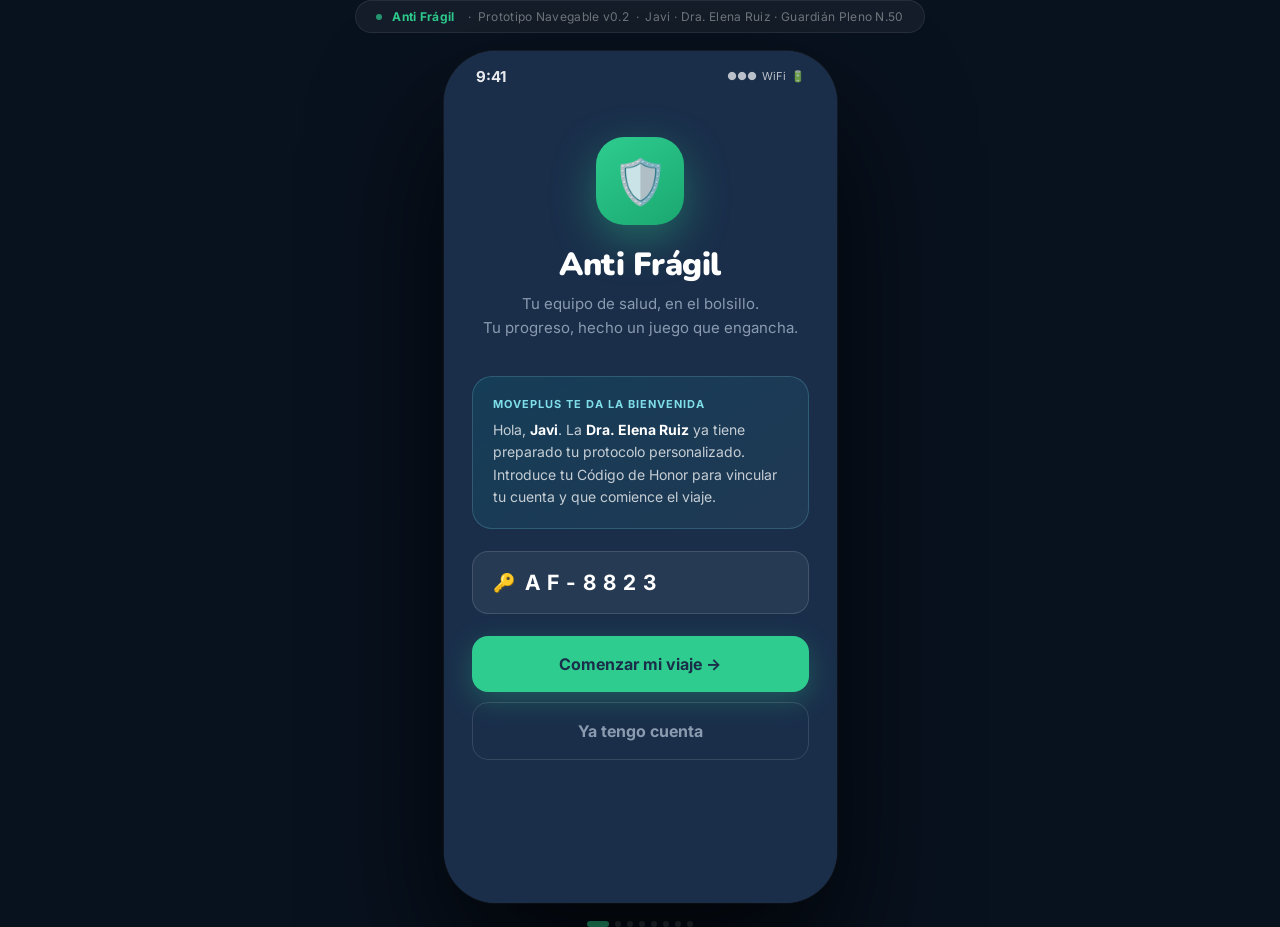
==== commit 8d02851e: "chore: alta agente-3 (track contenido y voz / copy) Co-Authored-By: Claude Opus 4.8 <noreply@anthrop" ====
--- a/mockups/prototipo/index.html
+++ b/mockups/prototipo/index.html
@@ -3,7 +3,7 @@
   Anti Frágil — Prototipo Navegable v0.2
   ─────────────────────────────────────────────────────────────────────────────
   Paciente demo : Javi Paciente  (javi@paciente.test)
-  Profesional   : Dra. Demo      (fisio · Clínica Demo Anti Frágil)
+  Profesional   : Dra. Elena Ruiz (fisio · MovePlus)
   Avatar        : Kael el Fluido · Agua · Fase 16 Guardián Pleno · Nivel 50
   XP total      : 4 620   Racha: 23 días
   Dolor (5 días): 7 → 6 → 5 → 4 → 3  (tendencia positiva ↓)
@@ -678,7 +678,7 @@
 <div class="proto-label">
   <div class="dot"></div>
   <strong>Anti Frágil</strong> &nbsp;·&nbsp; Prototipo Navegable v0.2
-  &nbsp;·&nbsp; Javi · Dra. Demo · Guardián Pleno N.50
+  &nbsp;·&nbsp; Javi · Dra. Elena Ruiz · Guardián Pleno N.50
 </div>
 
 <div class="phone">
@@ -703,15 +703,15 @@
       <p class="tagline">Tu equipo de salud, en el bolsillo.<br>Tu progreso, hecho un juego que engancha.</p>
 
       <div class="welcome-card">
-        <div class="label">Clínica Demo Anti Frágil te da la bienvenida</div>
-        <p>Hola, <strong>Javi</strong>. La <strong>Dra. Demo</strong> ya tiene preparado
+        <div class="label">MovePlus te da la bienvenida</div>
+        <p>Hola, <strong>Javi</strong>. La <strong>Dra. Elena Ruiz</strong> ya tiene preparado
            tu protocolo personalizado. Introduce tu Código de Honor para vincular tu cuenta
            y que comience el viaje.</p>
       </div>
 
       <div class="code-wrap">
         <span>🔑</span>
-        <input class="code-input" type="text" placeholder="HONOR-XXXX" value="HONOR-DEMO-001" maxlength="14">
+        <input class="code-input" type="text" placeholder="HONOR-XXXX" value="AF-8823" maxlength="7">
       </div>
 
       <button class="btn btn-green" onclick="go(2)">Comenzar mi viaje →</button>
@@ -727,7 +727,7 @@
         <button class="back back-dark" onclick="go(1)">←</button>
         <h2 class="h2">Auditoría de Vitalidad</h2>
         <p class="sub" style="margin-bottom:14px;">
-          La <strong style="color:var(--azul)">Dra. Demo</strong> ya ha evaluado tu punto de
+          La <strong style="color:var(--azul)">Dra. Elena Ruiz</strong> ya ha evaluado tu punto de
           partida. Revisa tus resultados y confirma.
         </p>
         <div class="score-row">
@@ -816,7 +816,7 @@
         <div class="archetype-banner">
           <span class="arch-icon">💧</span>
           <div class="arch-text">
-            <div class="arch-label">Arquetipo asignado por la Dra. Demo</div>
+            <div class="arch-label">Arquetipo asignado por la Dra. Elena Ruiz</div>
             <p>
               Tu auditoría (movilidad baja, buena base aeróbica) señala claramente
               al <strong>Agua</strong>: se adapta, no se rompe, persiste.
@@ -946,7 +946,7 @@
           <span class="act-chev">›</span>
         </button>
 
-        <button class="action sec">
+        <button class="action sec" onclick="demoAlert('Mi progreso')">
           <div class="act-icon">📊</div>
           <div class="act-text">
             <div class="act-title">Mi progreso</div>
@@ -955,7 +955,7 @@
           <span class="act-chev">›</span>
         </button>
 
-        <button class="action sec">
+        <button class="action sec" onclick="demoAlert('Tarjeta Épica')">
           <div class="act-icon">🎴</div>
           <div class="act-text">
             <div class="act-title">Tarjeta Épica</div>
@@ -1021,7 +1021,7 @@
 
         <div class="empathy">
           <span>💚</span>
-          <p>Con esa energía, hoy vas bien. La Dra. Demo te tiene preparada la rutina habitual.
+          <p>Con esa energía, hoy vas bien. La Dra. Elena Ruiz te tiene preparada la rutina habitual.
              Si en algún momento necesitas parar, aquí estamos.</p>
         </div>
 
@@ -1046,8 +1046,8 @@
         <div class="pack-ico">🎯</div>
         <div>
           <div class="pack-name">Lumbares fase 1</div>
-          <div class="pack-by">Prescrita por la <strong>Dra. Demo</strong> para ti</div>
-          <div class="pack-meta">Clínica Demo Anti Frágil · Protocolo lumbar semana 3</div>
+          <div class="pack-by">Prescrita por la <strong>Dra. Elena Ruiz</strong> para ti</div>
+          <div class="pack-meta">MovePlus · Protocolo lumbar semana 3</div>
         </div>
       </div>
 
@@ -1088,7 +1088,7 @@
         <button class="back back-dark" onclick="go(6)">←</button>
         <h2 class="h2">¿Cómo fue, Javi?</h2>
         <p class="sub" style="margin-bottom:18px;">
-          Un minuto. La Dra. Demo verá esto hoy y ajustará si hace falta.
+          Un minuto. La Dra. Elena Ruiz verá esto hoy y ajustará si hace falta.
         </p>
       </div>
 
@@ -1129,13 +1129,13 @@
 
         <div class="alert-card" id="pain-alert">
           <span style="font-size:18px">🚨</span>
-          <p><strong>La Dra. Demo verá esta alerta hoy.</strong> Si el dolor es intenso
+          <p><strong>La Dra. Elena Ruiz verá esta alerta hoy.</strong> Si el dolor es intenso
              o limitante, contáctala directamente a través de la clínica.</p>
         </div>
 
         <div class="thanks-card">
           <span style="font-size:18px">💬</span>
-          <p>Gracias, Javi. La Dra. Demo revisará esto esta tarde y ajustará tu próxima
+          <p>Gracias, Javi. La Dra. Elena Ruiz revisará esto esta tarde y ajustará tu próxima
              rutina si lo necesita.</p>
         </div>
 
@@ -1189,12 +1189,12 @@
         <span class="lu-icon">💧</span>
         <div>
           <div class="lu-title">Tu dolor ha bajado de 7 a 3 en 5 días</div>
-          <div class="lu-sub">La Dra. Demo lo verá en su panel. Esto es progreso clínico real.</div>
+          <div class="lu-sub">La Dra. Elena Ruiz lo verá en su panel. Esto es progreso clínico real.</div>
         </div>
       </div>
 
       <button class="btn btn-dark" onclick="go(4)" style="margin-bottom:0">Ver mi Guardián →</button>
-      <button class="btn btn-ghost">Compartir Tarjeta Épica 🎴</button>
+      <button class="btn btn-ghost" onclick="demoAlert('Compartir Tarjeta Épica')">Compartir Tarjeta Épica 🎴</button>
 
     </div>
 
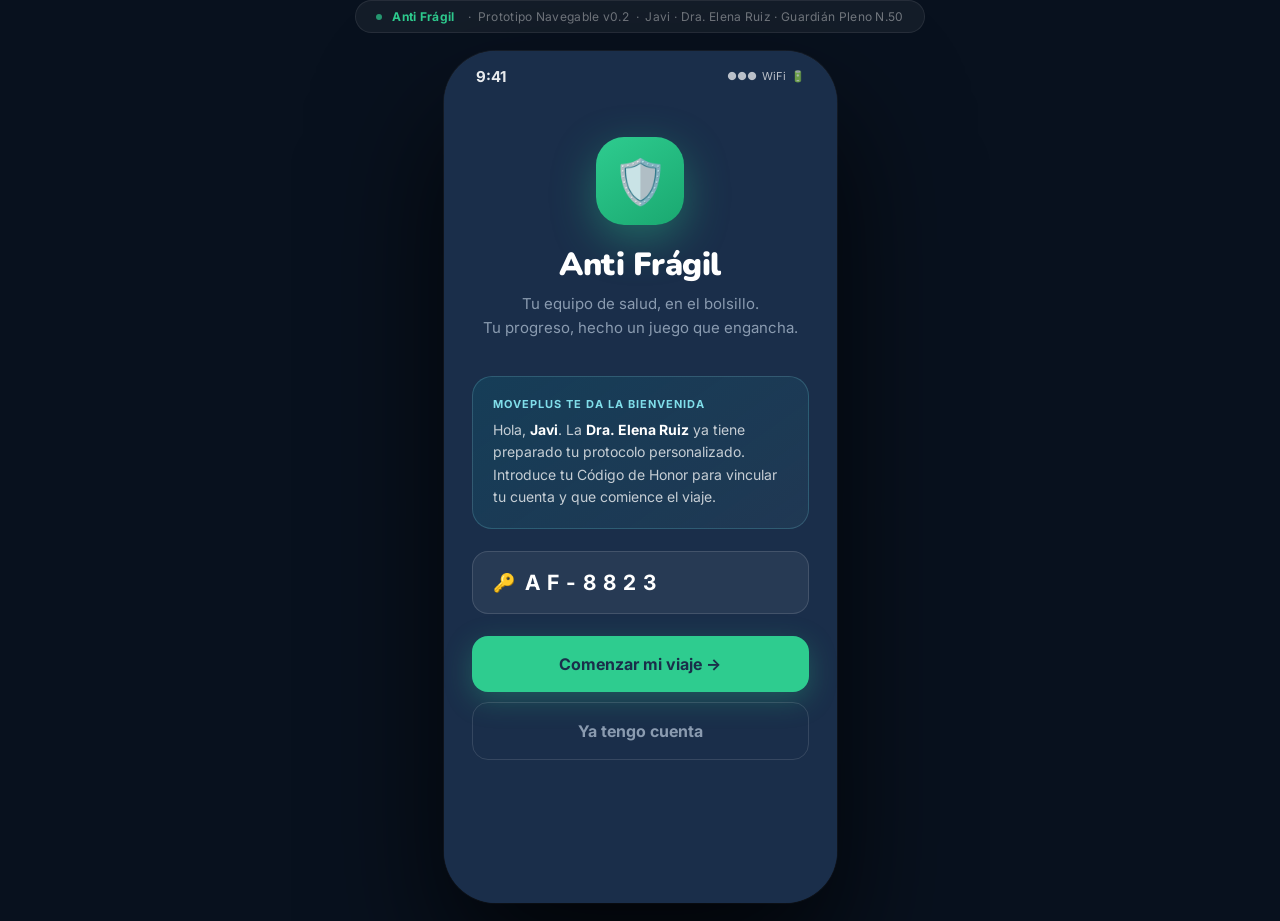
==== commit 6193d898: "fix: pulido prototipo v0.2 — persona canonica (Elena Ruiz/MovePlus/AF-8823), racha coherente, botone" ====
--- a/mockups/prototipo/index.html
+++ b/mockups/prototipo/index.html
@@ -907,6 +907,8 @@
           <div class="av-slogan">23 días seguidos, Javi. Tu zona lumbar lo nota.</div>
         </div>
 
+        <!-- C6: valores de XP, nivel y progreso de barra son ilustrativos para la demo;
+             la lógica real se calculará en tiempo de ejecución desde la BD. -->
         <div class="xp-bar-wrap">
           <div class="xp-bar-top">
             <span class="xp-lbl">Vitalidad XP</span>
@@ -1142,7 +1144,7 @@
       </div>
 
       <div class="footer">
-        <button class="btn btn-green" onclick="go(8)">Cerrar sesión del día ✓</button>
+        <button class="btn btn-green" onclick="sessionDone=true; go(8)">Cerrar sesión del día ✓</button>
       </div>
     </div>
 
@@ -1220,6 +1222,9 @@
   d.onclick = () => go(i);
   ndots.appendChild(d);
 }
+
+/* C3: racha coherente — se actualiza al volver al Dashboard tras completar la sesión */
+let sessionDone = false;
 
 function go(n) {
   if (n === cur || n < 1 || n > N) return;
@@ -1229,7 +1234,44 @@
   setTimeout(() => cEl.classList.remove('active','out'), 320);
   nEl.classList.add('active');
   document.querySelectorAll('.nd').forEach((d,i) => d.classList.toggle('on', i+1 === n));
+  // Si volvemos al Dashboard (s4) después de haber completado la sesión (desde s8),
+  // actualizamos la racha a 24 para que sea coherente con la pantalla de recompensa.
+  if (n === 4 && sessionDone) {
+    document.querySelector('.streak-n').textContent = '24';
+    document.querySelector('.av-slogan').textContent = '24 días seguidos, Javi. Tu zona lumbar lo nota.';
+  }
   cur = n;
+}
+
+/* C5: botones "próximamente" */
+function demoAlert(feature) {
+  // Overlay suave en lugar de alert del navegador — más acorde a la estética
+  const ov = document.createElement('div');
+  ov.style.cssText = `
+    position:fixed;inset:0;z-index:9999;
+    display:flex;align-items:center;justify-content:center;
+    background:rgba(8,17,30,.75);backdrop-filter:blur(6px);
+    animation:fadein .2s ease;
+  `;
+  ov.innerHTML = \`
+    <div style="background:#1A2E4A;border:1px solid rgba(255,255,255,.1);
+                border-radius:24px;padding:28px 32px;max-width:300px;text-align:center;
+                box-shadow:0 24px 64px rgba(0,0,0,.5);">
+      <div style="font-size:32px;margin-bottom:12px;">🚀</div>
+      <div style="font-family:'Nunito',sans-serif;font-weight:800;font-size:18px;
+                  color:#fff;margin-bottom:8px;">\${feature}</div>
+      <div style="font-size:13px;color:#8A9BB0;line-height:1.55;margin-bottom:20px;">
+        Esta función estará disponible en el MVP.<br>Estamos construyéndolo ahora mismo.
+      </div>
+      <button onclick="this.closest('div').parentElement.remove()"
+        style="background:#2ECC8F;color:#1A2E4A;border:none;border-radius:12px;
+               padding:12px 28px;font-weight:700;font-size:14px;cursor:pointer;width:100%;">
+        Entendido
+      </button>
+    </div>
+  \`;
+  document.body.appendChild(ov);
+  ov.addEventListener('click', e => { if (e.target === ov) ov.remove(); });
 }
 
 /* ── Auditoría sliders ──────────────────────── */
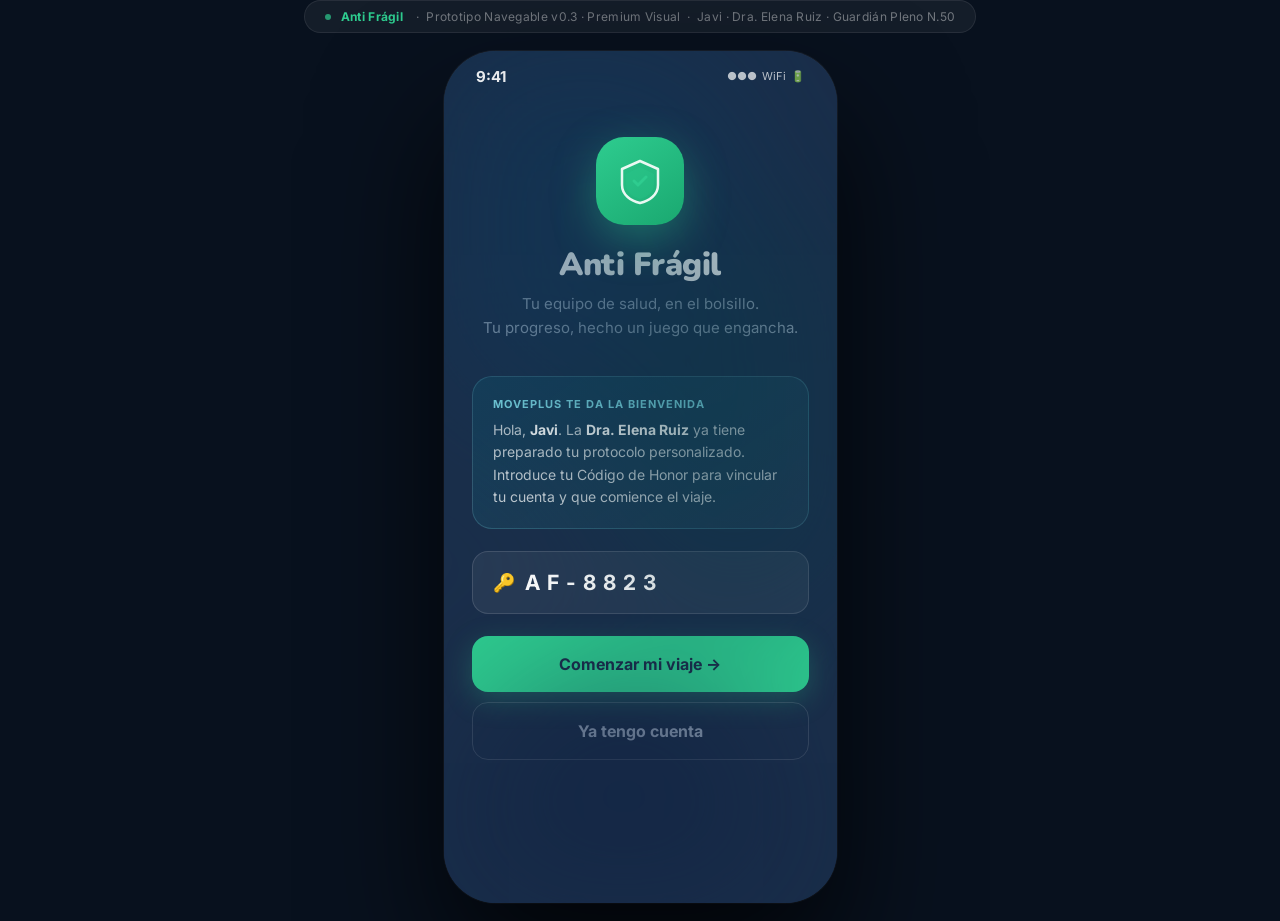
==== commit 235fa926: "feat: prototipo index.html v0.3 premium (aurora, Kael SVG, glassmorphism, float, halo rings)" ====
--- a/mockups/prototipo/index.html
+++ b/mockups/prototipo/index.html
@@ -1,6 +1,6 @@
 <!DOCTYPE html>
 <!--
-  Anti Frágil — Prototipo Navegable v0.2
+  Anti Frágil — Prototipo Navegable v0.3 (Premium Visual)
   ─────────────────────────────────────────────────────────────────────────────
   Paciente demo : Javi Paciente  (javi@paciente.test)
   Profesional   : Dra. Elena Ruiz (fisio · MovePlus)
@@ -157,12 +157,29 @@
   background:var(--surface);
   border:1px solid var(--border);
   border-radius:20px;padding:20px;
+  backdrop-filter:blur(10px);
 }
 .card-light{
   background:#fff;
   box-shadow:0 2px 12px rgba(0,0,0,.07);
   border-radius:18px;padding:20px;
 }
+/* ── aurora background (dark screens) ── */
+.aurora-bg{position:absolute;inset:0;overflow:hidden;filter:blur(72px);opacity:.45;pointer-events:none;z-index:0}
+.aurora-bg i{position:absolute;border-radius:50%}
+.aurora-bg i:nth-child(1){width:440px;height:440px;left:-140px;top:-90px;background:#0d3a5c;animation:afl 11s ease-in-out infinite}
+.aurora-bg i:nth-child(2){width:380px;height:380px;right:-130px;top:170px;background:#083a4a;animation:afl 14s ease-in-out infinite reverse}
+.aurora-bg i:nth-child(3){width:320px;height:320px;left:20px;bottom:-90px;background:#0d1f40;animation:afl 9s ease-in-out infinite}
+@keyframes afl{0%,100%{transform:translate(0,0) scale(1)}50%{transform:translate(24px,-18px) scale(1.1)}}
+/* ── avatar float ── */
+.av-float{animation:avfl 5s ease-in-out infinite}
+@keyframes avfl{0%,100%{transform:translateY(0)}50%{transform:translateY(-10px)}}
+/* ── halo rings around avatar ── */
+.av-ring-wrap{position:relative;width:148px;height:148px;display:flex;align-items:center;justify-content:center}
+.av-ring-wrap::before,.av-ring-wrap::after{content:'';position:absolute;border-radius:50%;pointer-events:none}
+.av-ring-wrap::before{inset:-16px;border:1.5px solid rgba(91,208,232,.18);animation:hspin 24s linear infinite}
+.av-ring-wrap::after{inset:-28px;border:1px dashed rgba(91,208,232,.1);animation:hspin 17s linear infinite reverse}
+@keyframes hspin{to{transform:rotate(360deg)}}
 
 /* ═══════════════════════════════════════════════════════
    SHARED: BACK BUTTON
@@ -677,7 +694,7 @@
 
 <div class="proto-label">
   <div class="dot"></div>
-  <strong>Anti Frágil</strong> &nbsp;·&nbsp; Prototipo Navegable v0.2
+  <strong>Anti Frágil</strong> &nbsp;·&nbsp; Prototipo Navegable v0.3 · Premium Visual
   &nbsp;·&nbsp; Javi · Dra. Elena Ruiz · Guardián Pleno N.50
 </div>
 
@@ -697,8 +714,15 @@
          S1 · ONBOARDING — Código de Honor
     ═══════════════════════════════════════════════ -->
     <div class="screen active" id="s1">
-
-      <div class="logo-box">🛡️</div>
+      <div class="aurora-bg"><i></i><i></i><i></i></div>
+
+      <div class="logo-box" style="position:relative;z-index:1">
+        <svg width="48" height="48" viewBox="0 0 48 48" fill="none">
+          <path d="M24 4 L42 12 L42 28 C42 38 33 44 24 46 C15 44 6 38 6 28 L6 12 Z" fill="none" stroke="rgba(255,255,255,.9)" stroke-width="2.5" stroke-linejoin="round"/>
+          <path d="M24 10 L38 17 L38 28 C38 35 31 40 24 42 C17 40 10 35 10 28 L10 17 Z" fill="rgba(46,204,143,.2)"/>
+          <path d="M18 24 L22 28 L30 20" stroke="#2ECC8F" stroke-width="3" stroke-linecap="round" stroke-linejoin="round"/>
+        </svg>
+      </div>
       <h1 class="h1" style="color:#fff;margin-bottom:8px;">Anti Frágil</h1>
       <p class="tagline">Tu equipo de salud, en el bolsillo.<br>Tu progreso, hecho un juego que engancha.</p>
 
@@ -805,7 +829,8 @@
          S3 · SOMBRERO SELECCIONADOR
     ═══════════════════════════════════════════════ -->
     <div class="screen" id="s3">
-      <div class="hdr">
+      <div class="aurora-bg"><i></i><i></i><i></i></div>
+      <div class="hdr" style="position:relative;z-index:1">
         <button class="back back-light" onclick="go(2)">←</button>
         <h2 class="h2">Tu Guardián nace hoy</h2>
         <p class="sub" style="margin-bottom:14px;">
@@ -825,7 +850,7 @@
         </div>
       </div>
 
-      <div class="guardian-list">
+      <div class="guardian-list" style="position:relative;z-index:1">
 
         <div class="gc" onclick="go(4)">
           <div class="gc-inner">
@@ -865,7 +890,7 @@
 
       </div>
 
-      <p class="choose-note">
+      <p class="choose-note" style="position:relative;z-index:1">
         Toca el que sientas más tuyo.<br>
         Esta elección te acompañará en todo tu viaje antifrágil.
       </p>
@@ -875,8 +900,9 @@
          S4 · DASHBOARD
     ═══════════════════════════════════════════════ -->
     <div class="screen" id="s4">
-
-      <div class="dash-top">
+      <div class="aurora-bg"><i></i><i></i><i></i></div>
+
+      <div class="dash-top" style="position:relative;z-index:1">
         <div>
           <div class="dash-hi">Buenas, de nuevo,</div>
           <div class="dash-name">Javi</div>
@@ -890,12 +916,36 @@
         </div>
       </div>
 
-      <div class="avatar-stage">
+      <div class="avatar-stage" style="position:relative;z-index:1">
 
         <div class="av-glow">
-          <div class="av-box">
-            🛡️
-            <div class="av-phase-tag">Fase 16 · Guardián Pleno</div>
+          <div class="av-ring-wrap">
+            <div class="av-box av-float" style="font-size:0">
+              <!-- Kael, el Fluido — placeholder SVG (arte final: ilustrador humano, D5) -->
+              <svg width="118" height="118" viewBox="0 0 168 168" fill="none">
+                <defs>
+                  <linearGradient id="kc4" x1="40" y1="20" x2="128" y2="150"><stop offset="0" stop-color="#9BE8F7"/><stop offset=".55" stop-color="#4FBFE0"/><stop offset="1" stop-color="#2E86C1"/></linearGradient>
+                  <linearGradient id="kp4" x1="84" y1="70" x2="84" y2="140"><stop offset="0" stop-color="#E8FBFF"/><stop offset="1" stop-color="#BDEDF8"/></linearGradient>
+                  <linearGradient id="ka4" x1="0" y1="0" x2="1" y2="1"><stop offset="0" stop-color="#7FDCEF"/><stop offset="1" stop-color="#3D9BD4"/></linearGradient>
+                  <radialGradient id="kaura4" cx="50%" cy="50%" r="50%"><stop offset="0" stop-color="rgba(91,208,232,.18)"/><stop offset="1" stop-color="rgba(91,208,232,0)"/></radialGradient>
+                </defs>
+                <ellipse cx="84" cy="84" rx="84" ry="84" fill="url(#kaura4)"/>
+                <path d="M38 96 C18 88 12 64 24 50 C28 64 38 70 50 72 Z" fill="url(#ka4)"/>
+                <path d="M84 18 C126 18 148 52 148 90 C148 128 122 152 84 152 C46 152 20 128 20 90 C20 52 42 18 84 18 Z" fill="url(#kc4)"/>
+                <ellipse cx="84" cy="106" rx="38" ry="42" fill="url(#kp4)" opacity=".9"/>
+                <path d="M84 6 C90 14 102 16 100 28 C94 24 88 24 84 26 C80 24 74 24 68 28 C66 16 78 14 84 6 Z" fill="#BFF0FA"/>
+                <path d="M22 86 C8 92 6 108 16 118 C18 106 26 100 36 98 Z" fill="url(#ka4)"/>
+                <path d="M146 86 C160 92 162 108 152 118 C150 106 142 100 132 98 Z" fill="url(#ka4)"/>
+                <circle cx="62" cy="78" r="11" fill="#0B2438"/>
+                <circle cx="106" cy="78" r="11" fill="#0B2438"/>
+                <circle cx="65.5" cy="74.5" r="4" fill="#fff"/>
+                <circle cx="109.5" cy="74.5" r="4" fill="#fff"/>
+                <circle cx="65" cy="75" r="2" fill="rgba(91,208,232,.9)"/>
+                <circle cx="109" cy="75" r="2" fill="rgba(91,208,232,.9)"/>
+                <path d="M74 100 Q84 110 94 100" stroke="#0B2438" stroke-width="3.4" stroke-linecap="round" fill="none"/>
+              </svg>
+              <div class="av-phase-tag">Fase 16 · Guardián Pleno</div>
+            </div>
           </div>
         </div>
 
@@ -937,7 +987,7 @@
 
       </div>
 
-      <div class="dash-actions">
+      <div class="dash-actions" style="position:relative;z-index:1">
 
         <button class="action main" onclick="go(5)">
           <div class="act-icon">⚡</div>
@@ -1152,12 +1202,34 @@
          S8 · RECOMPENSA
     ═══════════════════════════════════════════════ -->
     <div class="screen" id="s8">
-
-      <div class="cel-ring">
-        <div class="cel-av">🛡️✨</div>
-      </div>
-
-      <h2 class="rew-title">¡Lo lograste hoy, Javi!</h2>
+      <div class="aurora-bg"><i></i><i></i><i></i></div>
+
+      <div class="cel-ring" style="position:relative;z-index:1">
+        <div class="cel-av av-float" style="font-size:0;display:flex;align-items:center;justify-content:center">
+          <svg width="96" height="96" viewBox="0 0 168 168" fill="none">
+            <defs>
+              <linearGradient id="kc8" x1="40" y1="20" x2="128" y2="150"><stop offset="0" stop-color="#9BE8F7"/><stop offset=".55" stop-color="#4FBFE0"/><stop offset="1" stop-color="#2E86C1"/></linearGradient>
+              <linearGradient id="kp8" x1="84" y1="70" x2="84" y2="140"><stop offset="0" stop-color="#E8FBFF"/><stop offset="1" stop-color="#BDEDF8"/></linearGradient>
+              <linearGradient id="ka8" x1="0" y1="0" x2="1" y2="1"><stop offset="0" stop-color="#7FDCEF"/><stop offset="1" stop-color="#3D9BD4"/></linearGradient>
+            </defs>
+            <path d="M38 96 C18 88 12 64 24 50 C28 64 38 70 50 72 Z" fill="url(#ka8)"/>
+            <path d="M84 18 C126 18 148 52 148 90 C148 128 122 152 84 152 C46 152 20 128 20 90 C20 52 42 18 84 18 Z" fill="url(#kc8)"/>
+            <ellipse cx="84" cy="106" rx="38" ry="42" fill="url(#kp8)" opacity=".9"/>
+            <path d="M84 6 C90 14 102 16 100 28 C94 24 88 24 84 26 C80 24 74 24 68 28 C66 16 78 14 84 6 Z" fill="#BFF0FA"/>
+            <path d="M22 86 C8 92 6 108 16 118 C18 106 26 100 36 98 Z" fill="url(#ka8)"/>
+            <path d="M146 86 C160 92 162 108 152 118 C150 106 142 100 132 98 Z" fill="url(#ka8)"/>
+            <circle cx="62" cy="78" r="11" fill="#0B2438"/>
+            <circle cx="106" cy="78" r="11" fill="#0B2438"/>
+            <circle cx="65.5" cy="74.5" r="4" fill="#fff"/>
+            <circle cx="109.5" cy="74.5" r="4" fill="#fff"/>
+            <circle cx="65" cy="75" r="2" fill="rgba(91,208,232,.9)"/>
+            <circle cx="109" cy="75" r="2" fill="rgba(91,208,232,.9)"/>
+            <path d="M74 100 Q84 110 94 100" stroke="#0B2438" stroke-width="3.4" stroke-linecap="round" fill="none"/>
+          </svg>
+        </div>
+      </div>
+
+      <h2 class="rew-title" style="position:relative;z-index:1">¡Lo lograste hoy, Javi!</h2>
       <p class="rew-sub">
         Kael, el Fluido, lo ha sentido. Esto no es suerte ni motivación: es
         <strong style="color:#fff">24 días de constancia real</strong>.
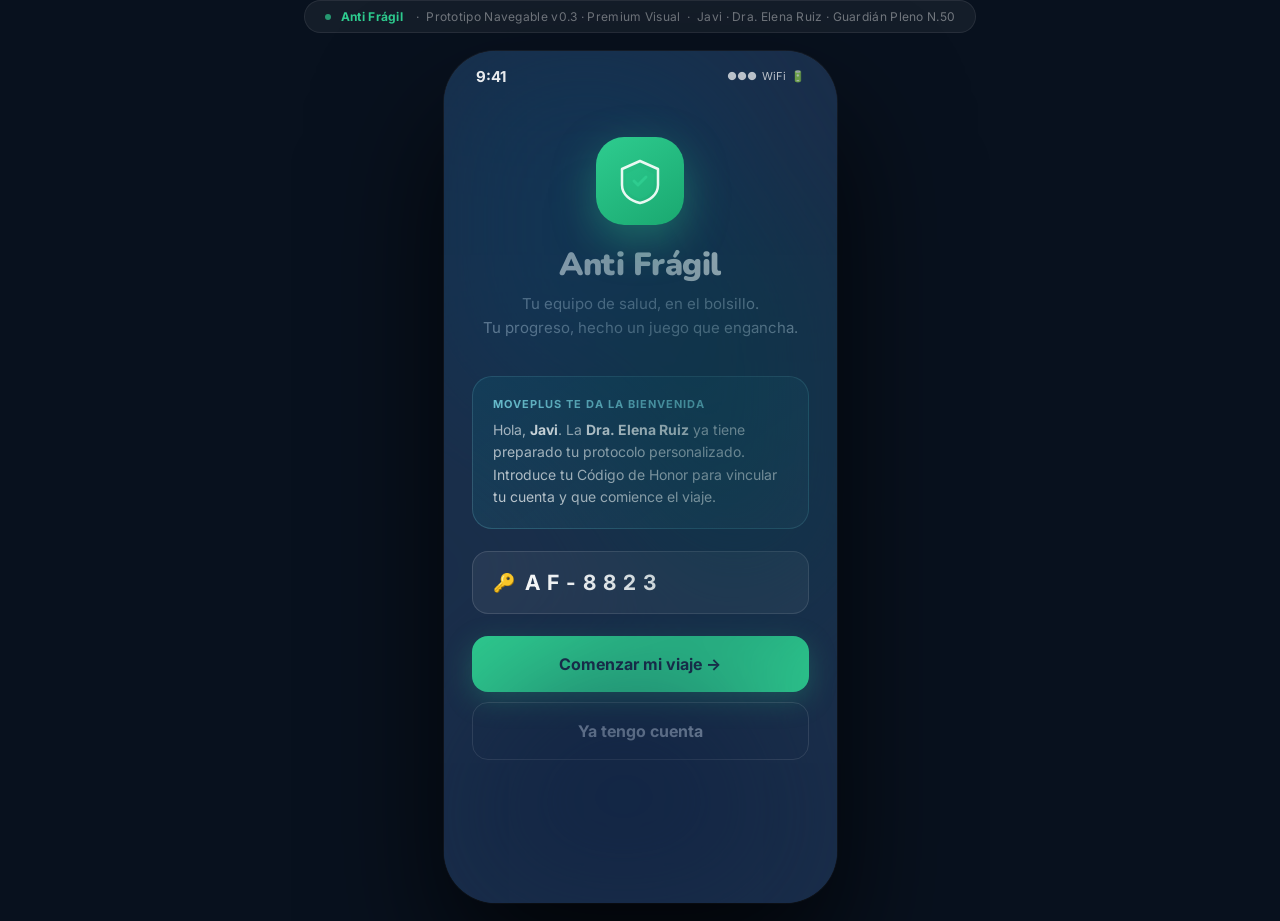
==== commit 65672ece: "feat: index.html v0.3 al listón premium — aurora 8 pantallas, Kael completo (mejillas+armadura+gotas" ====
--- a/mockups/prototipo/index.html
+++ b/mockups/prototipo/index.html
@@ -19,7 +19,7 @@
 <head>
 <meta charset="UTF-8">
 <meta name="viewport" content="width=device-width, initial-scale=1.0, maximum-scale=1.0">
-<title>Anti Frágil · Prototipo v0.2</title>
+<title>Anti Frágil · Prototipo v0.3</title>
 <link href="https://fonts.googleapis.com/css2?family=Nunito:wght@700;800;900&family=Inter:wght@400;500;600;700&display=swap" rel="stylesheet">
 <style>
 /* ═══════════════════════════════════════════════════════
@@ -165,12 +165,23 @@
   border-radius:18px;padding:20px;
 }
 /* ── aurora background (dark screens) ── */
-.aurora-bg{position:absolute;inset:0;overflow:hidden;filter:blur(72px);opacity:.45;pointer-events:none;z-index:0}
+.aurora-bg{position:absolute;inset:0;overflow:hidden;filter:blur(72px);opacity:.55;pointer-events:none;z-index:0}
 .aurora-bg i{position:absolute;border-radius:50%}
 .aurora-bg i:nth-child(1){width:440px;height:440px;left:-140px;top:-90px;background:#0d3a5c;animation:afl 11s ease-in-out infinite}
 .aurora-bg i:nth-child(2){width:380px;height:380px;right:-130px;top:170px;background:#083a4a;animation:afl 14s ease-in-out infinite reverse}
 .aurora-bg i:nth-child(3){width:320px;height:320px;left:20px;bottom:-90px;background:#0d1f40;animation:afl 9s ease-in-out infinite}
 @keyframes afl{0%,100%{transform:translate(0,0) scale(1)}50%{transform:translate(24px,-18px) scale(1.1)}}
+/* ── aurora warm (pantallas calido) ── */
+.aurora-warm{position:absolute;inset:0;overflow:hidden;filter:blur(90px);opacity:.16;pointer-events:none;z-index:0}
+.aurora-warm i{position:absolute;border-radius:50%}
+.aurora-warm i:nth-child(1){width:440px;height:440px;left:-160px;top:-100px;background:#0d5a3a;animation:afl 11s ease-in-out infinite}
+.aurora-warm i:nth-child(2){width:380px;height:380px;right:-130px;top:180px;background:#083a5a;animation:afl 14s ease-in-out infinite reverse}
+.aurora-warm i:nth-child(3){width:320px;height:320px;left:20px;bottom:-80px;background:#0d2a3a;animation:afl 9s ease-in-out infinite}
+/* ── glow pulse (avatar stage) ── */
+.av-glow-pulse{position:absolute;inset:28px;border-radius:50%;
+  background:radial-gradient(circle,rgba(91,208,232,.28) 0%,rgba(46,204,143,.10) 45%,transparent 70%);
+  animation:avpulse 4.5s ease-in-out infinite;pointer-events:none;}
+@keyframes avpulse{0%,100%{opacity:.75;transform:scale(1)}50%{opacity:1;transform:scale(1.06)}}
 /* ── avatar float ── */
 .av-float{animation:avfl 5s ease-in-out infinite}
 @keyframes avfl{0%,100%{transform:translateY(0)}50%{transform:translateY(-10px)}}
@@ -289,8 +300,8 @@
 .score-big .pts{font-size:20px;font-weight:700;color:var(--gris);margin-left:4px;}
 .score-context{font-size:13px;color:var(--gris);text-align:right;line-height:1.5;}
 .audit-list{padding:0 28px;display:flex;flex-direction:column;gap:12px;}
-.ab{background:#fff;border-radius:16px;padding:18px 20px;
-    box-shadow:0 2px 10px rgba(0,0,0,.06);}
+.ab{background:rgba(255,255,255,.88);border-radius:16px;padding:18px 20px;
+    box-shadow:0 2px 10px rgba(0,0,0,.06);backdrop-filter:blur(6px);}
 .ab-row{display:flex;align-items:center;justify-content:space-between;margin-bottom:11px;}
 .ab-left{}
 .ab-name{font-size:14px;font-weight:600;color:var(--azul);}
@@ -420,7 +431,14 @@
   height:100%;
   background:linear-gradient(90deg,var(--verde),var(--verde-d));
   border-radius:4px;transition:width 1.2s ease;
-}
+  overflow:hidden;position:relative;
+}
+.xp-fill::after{
+  content:'';position:absolute;inset:0;
+  background:linear-gradient(110deg,transparent 30%,rgba(255,255,255,.45) 50%,transparent 70%);
+  animation:xpshine 2.8s ease-in-out infinite;
+}
+@keyframes xpshine{0%{transform:translateX(-110%)}60%,100%{transform:translateX(110%)}}
 .xp-next{font-size:12px;color:var(--gris);margin-top:5px;text-align:right;}
 
 /* Dolor trend mini-widget */
@@ -479,8 +497,8 @@
 #s5 .hdr{padding:20px 28px 0;}
 #s5 .h2{color:var(--azul);}
 .triaje-body{padding:0 28px;display:flex;flex-direction:column;gap:16px;flex:1;}
-.t-card{background:#fff;border-radius:20px;padding:22px;
-        box-shadow:0 2px 12px rgba(0,0,0,.07);}
+.t-card{background:rgba(255,255,255,.88);border-radius:20px;padding:22px;
+        box-shadow:0 2px 12px rgba(0,0,0,.07);backdrop-filter:blur(6px);}
 .t-top{display:flex;justify-content:space-between;align-items:flex-start;margin-bottom:16px;}
 .t-name{font-size:15px;font-weight:600;color:var(--azul);margin-bottom:3px;}
 .t-hint{font-size:13px;color:var(--gris);}
@@ -566,8 +584,8 @@
 #s7 .hdr{padding:20px 28px 0;}
 #s7 .h2{color:var(--azul);}
 .rpe-body{padding:0 28px;display:flex;flex-direction:column;gap:14px;flex:1;}
-.rpe-card{background:#fff;border-radius:20px;padding:22px;
-          box-shadow:0 2px 12px rgba(0,0,0,.07);}
+.rpe-card{background:rgba(255,255,255,.88);border-radius:20px;padding:22px;
+          box-shadow:0 2px 12px rgba(0,0,0,.07);backdrop-filter:blur(6px);}
 .rpe-label{font-size:15px;font-weight:600;color:var(--azul);margin-bottom:3px;}
 .rpe-hint{font-size:13px;color:var(--gris);margin-bottom:14px;}
 .rpe-grid{
@@ -747,6 +765,7 @@
          S2 · AUDITORÍA DE VITALIDAD
     ═══════════════════════════════════════════════ -->
     <div class="screen" id="s2">
+      <div class="aurora-warm"><i></i><i></i><i></i></div>
       <div class="hdr">
         <button class="back back-dark" onclick="go(1)">←</button>
         <h2 class="h2">Auditoría de Vitalidad</h2>
@@ -920,6 +939,7 @@
 
         <div class="av-glow">
           <div class="av-ring-wrap">
+            <div class="av-glow-pulse"></div>
             <div class="av-box av-float" style="font-size:0">
               <!-- Kael, el Fluido — placeholder SVG (arte final: ilustrador humano, D5) -->
               <svg width="118" height="118" viewBox="0 0 168 168" fill="none">
@@ -943,6 +963,12 @@
                 <circle cx="65" cy="75" r="2" fill="rgba(91,208,232,.9)"/>
                 <circle cx="109" cy="75" r="2" fill="rgba(91,208,232,.9)"/>
                 <path d="M74 100 Q84 110 94 100" stroke="#0B2438" stroke-width="3.4" stroke-linecap="round" fill="none"/>
+                <ellipse cx="52" cy="94" rx="6.5" ry="4.5" fill="#FF9DB0" opacity=".55"/>
+                <ellipse cx="116" cy="94" rx="6.5" ry="4.5" fill="#FF9DB0" opacity=".55"/>
+                <path d="M46 128 C58 142 110 142 122 128 C116 146 102 152 84 152 C66 152 52 146 46 128 Z" fill="#1E5F8C" opacity=".85"/>
+                <circle cx="84" cy="140" r="6" fill="#F4C430"/>
+                <circle cx="20" cy="40" r="4" fill="#7FDCEF" opacity=".7"><animate attributeName="cy" values="40;30;40" dur="3.4s" repeatCount="indefinite"/></circle>
+                <circle cx="150" cy="50" r="3" fill="#7FDCEF" opacity=".6"><animate attributeName="cy" values="50;42;50" dur="2.8s" repeatCount="indefinite"/></circle>
               </svg>
               <div class="av-phase-tag">Fase 16 · Guardián Pleno</div>
             </div>
@@ -1024,6 +1050,7 @@
          S5 · TRIAJE DIARIO
     ═══════════════════════════════════════════════ -->
     <div class="screen" id="s5">
+      <div class="aurora-warm"><i></i><i></i><i></i></div>
       <div class="hdr">
         <button class="back back-dark" onclick="go(4)">←</button>
         <h2 class="h2">Triaje de hoy</h2>
@@ -1088,6 +1115,7 @@
          S6 · RUTINA — Pack Lumbares fase 1
     ═══════════════════════════════════════════════ -->
     <div class="screen" id="s6">
+      <div class="aurora-warm"><i></i><i></i><i></i></div>
       <div class="hdr">
         <button class="back back-dark" onclick="go(5)">←</button>
         <h2 class="h2">Tu rutina de hoy</h2>
@@ -1136,6 +1164,7 @@
          S7 · FEEDBACK RPE
     ═══════════════════════════════════════════════ -->
     <div class="screen" id="s7">
+      <div class="aurora-warm"><i></i><i></i><i></i></div>
       <div class="hdr">
         <button class="back back-dark" onclick="go(6)">←</button>
         <h2 class="h2">¿Cómo fue, Javi?</h2>
@@ -1225,6 +1254,12 @@
             <circle cx="65" cy="75" r="2" fill="rgba(91,208,232,.9)"/>
             <circle cx="109" cy="75" r="2" fill="rgba(91,208,232,.9)"/>
             <path d="M74 100 Q84 110 94 100" stroke="#0B2438" stroke-width="3.4" stroke-linecap="round" fill="none"/>
+            <ellipse cx="52" cy="94" rx="6.5" ry="4.5" fill="#FF9DB0" opacity=".55"/>
+            <ellipse cx="116" cy="94" rx="6.5" ry="4.5" fill="#FF9DB0" opacity=".55"/>
+            <path d="M46 128 C58 142 110 142 122 128 C116 146 102 152 84 152 C66 152 52 146 46 128 Z" fill="#1E5F8C" opacity=".85"/>
+            <circle cx="84" cy="140" r="6" fill="#F4C430"/>
+            <circle cx="20" cy="40" r="4" fill="#7FDCEF" opacity=".7"><animate attributeName="cy" values="40;30;40" dur="3.4s" repeatCount="indefinite"/></circle>
+            <circle cx="150" cy="50" r="3" fill="#7FDCEF" opacity=".6"><animate attributeName="cy" values="50;42;50" dur="2.8s" repeatCount="indefinite"/></circle>
           </svg>
         </div>
       </div>
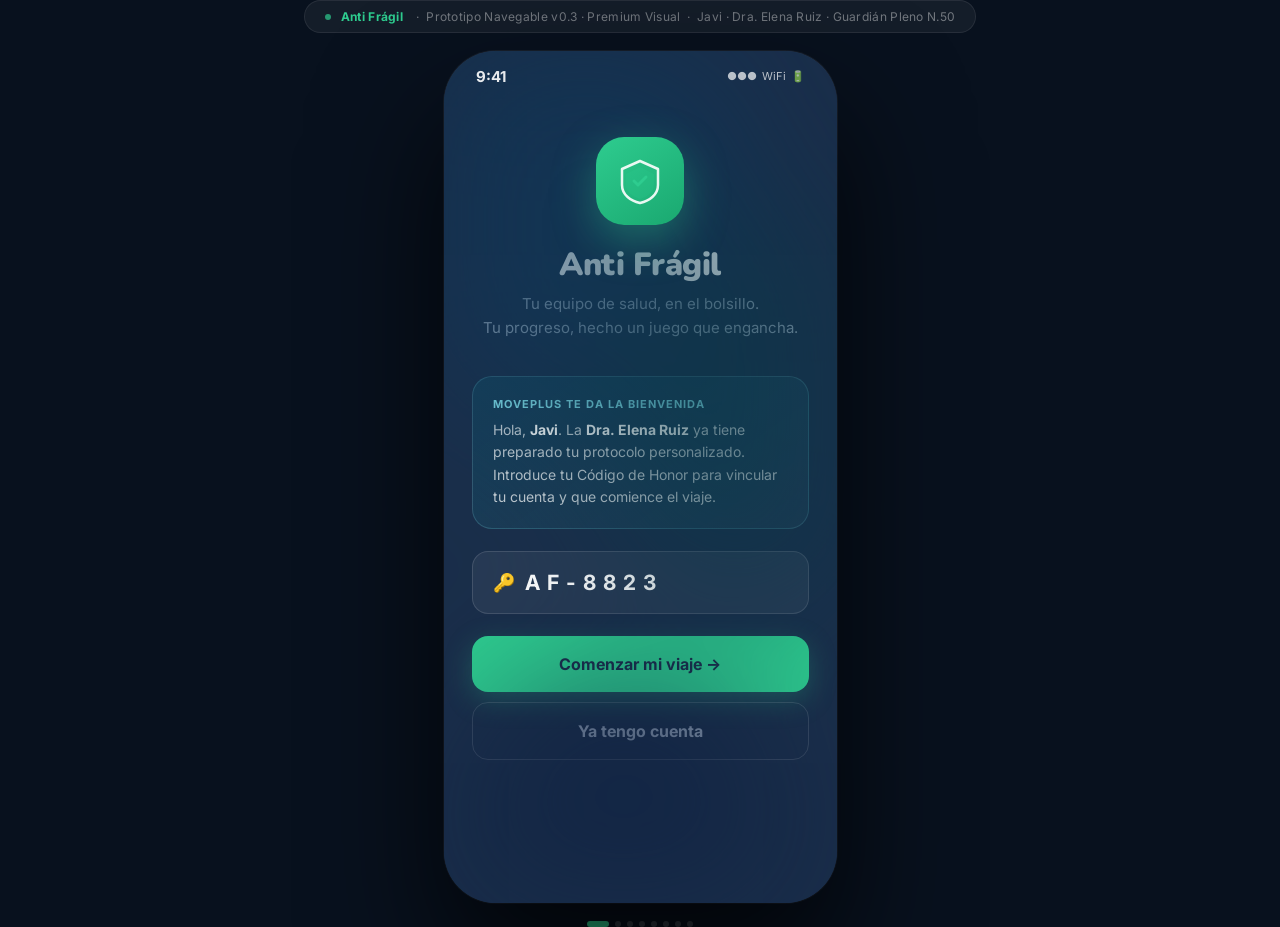
==== commit f61feba6: "fix(index): arregla el template literal escapado que rompia el JS del viaje completo; la pagina ya f" ====
--- a/mockups/prototipo/index.html
+++ b/mockups/prototipo/index.html
@@ -1024,7 +1024,7 @@
           <span class="act-chev">›</span>
         </button>
 
-        <button class="action sec" onclick="demoAlert('Mi progreso')">
+        <button class="action sec" onclick="location.href='evolucion.html'">
           <div class="act-icon">📊</div>
           <div class="act-text">
             <div class="act-title">Mi progreso</div>
@@ -1033,7 +1033,7 @@
           <span class="act-chev">›</span>
         </button>
 
-        <button class="action sec" onclick="demoAlert('Tarjeta Épica')">
+        <button class="action sec" onclick="location.href='tarjeta-epica.html'">
           <div class="act-icon">🎴</div>
           <div class="act-text">
             <div class="act-title">Tarjeta Épica</div>
@@ -1360,13 +1360,13 @@
     background:rgba(8,17,30,.75);backdrop-filter:blur(6px);
     animation:fadein .2s ease;
   `;
-  ov.innerHTML = \`
+  ov.innerHTML = `
     <div style="background:#1A2E4A;border:1px solid rgba(255,255,255,.1);
                 border-radius:24px;padding:28px 32px;max-width:300px;text-align:center;
                 box-shadow:0 24px 64px rgba(0,0,0,.5);">
       <div style="font-size:32px;margin-bottom:12px;">🚀</div>
       <div style="font-family:'Nunito',sans-serif;font-weight:800;font-size:18px;
-                  color:#fff;margin-bottom:8px;">\${feature}</div>
+                  color:#fff;margin-bottom:8px;">${feature}</div>
       <div style="font-size:13px;color:#8A9BB0;line-height:1.55;margin-bottom:20px;">
         Esta función estará disponible en el MVP.<br>Estamos construyéndolo ahora mismo.
       </div>
@@ -1376,7 +1376,7 @@
         Entendido
       </button>
     </div>
-  \`;
+  `;
   document.body.appendChild(ov);
   ov.addEventListener('click', e => { if (e.target === ov) ov.remove(); });
 }
